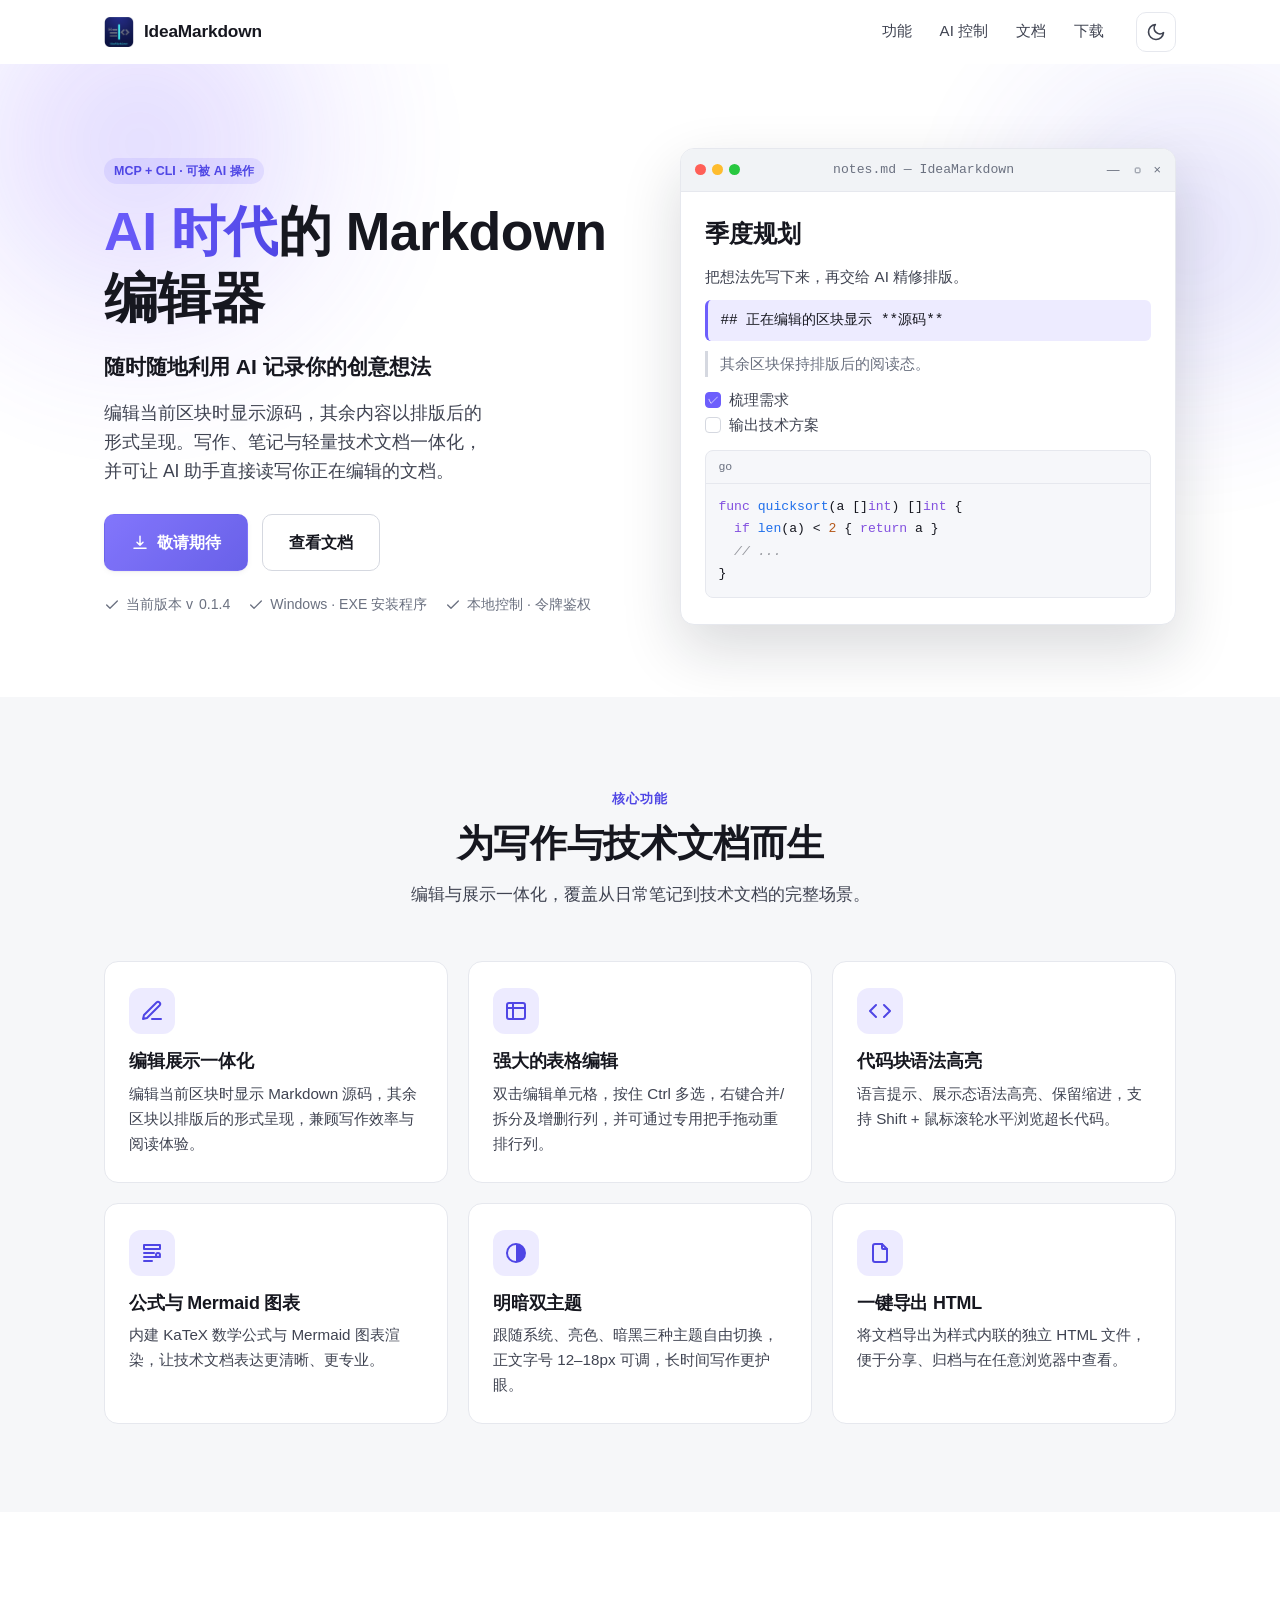
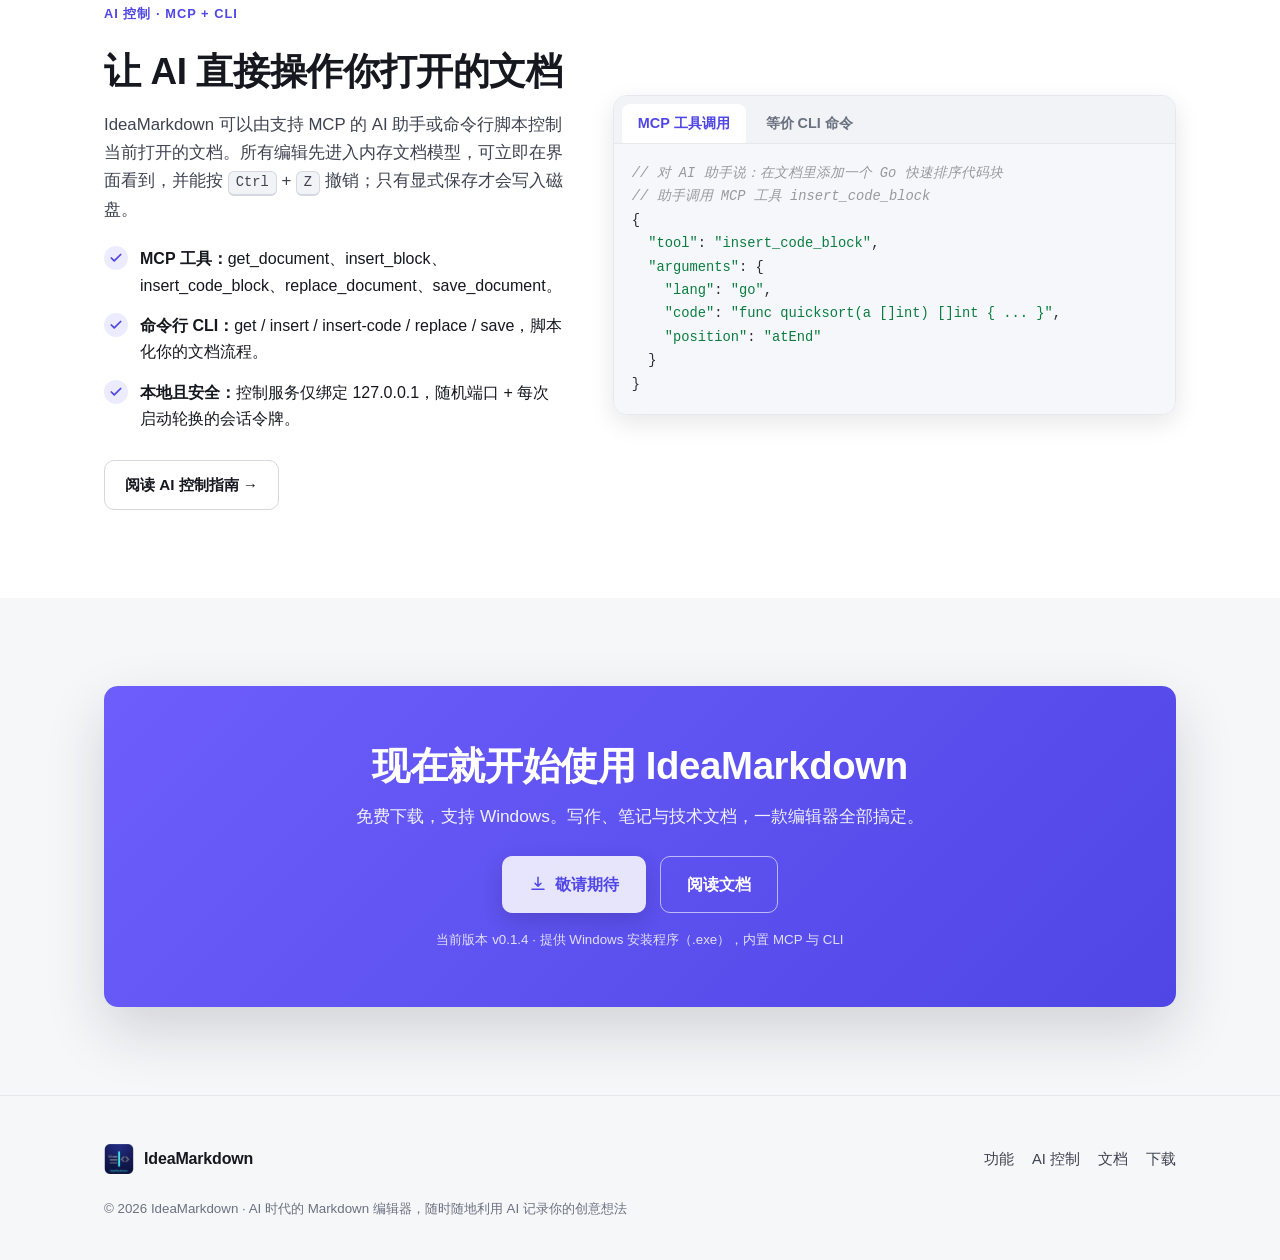
==== index.html @ fdf8b3a7 "Initial commit: IdeaMarkdown 官网静态站点" ====
<!DOCTYPE html>
<html lang="zh-CN" data-theme="light">
<head>
  <meta charset="UTF-8" />
  <meta name="viewport" content="width=device-width, initial-scale=1.0" />
  <title>IdeaMarkdown — AI 时代的 Markdown 编辑器</title>
  <meta name="description" content="IdeaMarkdown 是 AI 时代的 Markdown 编辑器，随时随地利用 AI 记录你的创意想法。支持表格、代码高亮、公式与 Mermaid，明暗主题，并可通过 MCP 与 CLI 让 AI 直接操作当前文档。" />
  <link rel="icon" type="image/png" href="assets/icon.png" />
  <link rel="icon" type="image/png" sizes="32x32" href="assets/favicon-32.png" />
  <script>
    // 首绘前设置主题，避免闪烁
    (function () {
      try {
        var t = localStorage.getItem("ideamarkdown-site-theme");
        if (!t) t = window.matchMedia("(prefers-color-scheme: dark)").matches ? "dark" : "light";
        document.documentElement.setAttribute("data-theme", t);
      } catch (e) {
        document.documentElement.setAttribute("data-theme", "light");
      }
    })();
  </script>
  <link rel="stylesheet" href="assets/css/styles.css" />
</head>
<body>
  <!-- 导航栏 -->
  <header class="nav">
    <div class="container">
      <a class="brand" href="index.html">
        <img src="assets/icon.png" alt="" width="30" height="30" />
        IdeaMarkdown
      </a>
      <nav class="nav-links">
        <a href="#features">功能</a>
        <a href="#ai">AI 控制</a>
        <a href="docs.html">文档</a>
        <a href="download.html">下载</a>
      </nav>
      <div class="nav-actions">
        <button class="icon-btn theme-toggle" type="button" aria-label="切换主题">
          <svg class="icon-moon" viewBox="0 0 24 24" fill="none" stroke="currentColor" stroke-width="2" stroke-linecap="round" stroke-linejoin="round" aria-hidden="true"><path d="M21 12.8A9 9 0 1 1 11.2 3a7 7 0 0 0 9.8 9.8Z"/></svg>
          <svg class="icon-sun" viewBox="0 0 24 24" fill="none" stroke="currentColor" stroke-width="2" stroke-linecap="round" stroke-linejoin="round" aria-hidden="true"><circle cx="12" cy="12" r="4.2"/><path d="M12 2v2.5M12 19.5V22M4.9 4.9l1.8 1.8M17.3 17.3l1.8 1.8M2 12h2.5M19.5 12H22M4.9 19.1l1.8-1.8M17.3 6.7l1.8-1.8"/></svg>
        </button>
        <button class="icon-btn nav-toggle" type="button" aria-label="打开菜单" aria-expanded="false">
          <svg viewBox="0 0 24 24" fill="none" stroke="currentColor" stroke-width="2" stroke-linecap="round" aria-hidden="true"><path d="M4 7h16M4 12h16M4 17h16"/></svg>
        </button>
      </div>
    </div>
  </header>
  <div class="mobile-menu">
    <a href="#features">功能</a>
    <a href="#ai">AI 控制</a>
    <a href="docs.html">文档</a>
    <a href="download.html">下载</a>
  </div>

  <!-- Hero -->
  <section class="hero">
    <div class="hero-glow" aria-hidden="true"></div>
    <div class="container">
      <div class="hero-copy reveal">
        <span class="badge">MCP + CLI · 可被 AI 操作</span>
        <h1><span class="grad">AI 时代</span>的 Markdown 编辑器</h1>
        <p class="hero-tagline">随时随地利用 AI 记录你的创意想法</p>
        <p class="lead">编辑当前区块时显示源码，其余内容以排版后的形式呈现。写作、笔记与轻量技术文档一体化，并可让 AI 助手直接读写你正在编辑的文档。</p>
        <div class="hero-cta">
          <a class="btn btn-primary btn-lg" data-download href="download.html">
            <svg viewBox="0 0 24 24" fill="none" stroke="currentColor" stroke-width="2" stroke-linecap="round" stroke-linejoin="round" aria-hidden="true"><path d="M12 3v12m0 0 4-4m-4 4-4-4M4 19h16"/></svg>
            <span data-download-label>下载 Windows 版</span>
          </a>
          <a class="btn btn-ghost btn-lg" href="docs.html">查看文档</a>
        </div>
        <div class="hero-meta">
          <span>
            <svg width="16" height="16" viewBox="0 0 24 24" fill="none" stroke="currentColor" stroke-width="2" stroke-linecap="round" stroke-linejoin="round" aria-hidden="true"><path d="M20 6 9 17l-5-5"/></svg>
            当前版本 v<span data-version>0.1.4</span>
          </span>
          <span>
            <svg width="16" height="16" viewBox="0 0 24 24" fill="none" stroke="currentColor" stroke-width="2" stroke-linecap="round" stroke-linejoin="round" aria-hidden="true"><path d="M20 6 9 17l-5-5"/></svg>
            Windows · EXE 安装程序
          </span>
          <span>
            <svg width="16" height="16" viewBox="0 0 24 24" fill="none" stroke="currentColor" stroke-width="2" stroke-linecap="round" stroke-linejoin="round" aria-hidden="true"><path d="M20 6 9 17l-5-5"/></svg>
            本地控制 · 令牌鉴权
          </span>
        </div>
      </div>

      <!-- 编辑器 mockup -->
      <div class="hero-visual reveal d2">
        <div class="mockup">
          <div class="mockup-bar">
            <div class="mockup-dots"><i></i><i></i><i></i></div>
            <div class="mockup-title">notes.md — IdeaMarkdown</div>
            <div class="mockup-win"><span>—</span><span>▢</span><span>×</span></div>
          </div>
          <div class="mockup-body">
            <div class="md-h1">季度规划</div>
            <p class="md-p">把想法先写下来，再交给 AI 精修排版。</p>
            <div class="md-active">## 正在编辑的区块显示 **源码**</div>
            <blockquote class="md-quote">其余区块保持排版后的阅读态。</blockquote>
            <ul class="md-task">
              <li><span class="box done">✓</span> 梳理需求</li>
              <li><span class="box"></span> 输出技术方案</li>
            </ul>
            <div class="mockup-code">
              <div class="lang">go</div>
              <pre><code><span class="tok-kw">func</span> <span class="tok-fn">quicksort</span>(a []<span class="tok-kw">int</span>) []<span class="tok-kw">int</span> {
  <span class="tok-kw">if</span> <span class="tok-fn">len</span>(a) &lt; <span class="tok-num">2</span> { <span class="tok-kw">return</span> a }
  <span class="tok-com">// ...</span>
}</code></pre>
            </div>
          </div>
        </div>
      </div>
    </div>
  </section>

  <!-- 功能亮点 -->
  <section class="section section-alt" id="features">
    <div class="container">
      <div class="section-head reveal">
        <span class="eyebrow">核心功能</span>
        <h2>为写作与技术文档而生</h2>
        <p>编辑与展示一体化，覆盖从日常笔记到技术文档的完整场景。</p>
      </div>
      <div class="features">
        <div class="feature reveal">
          <div class="feature-icon">
            <svg viewBox="0 0 24 24" fill="none" stroke="currentColor" stroke-width="2" stroke-linecap="round" stroke-linejoin="round" aria-hidden="true"><path d="M12 20h9"/><path d="M16.5 3.5a2.1 2.1 0 0 1 3 3L7 19l-4 1 1-4Z"/></svg>
          </div>
          <h3>编辑展示一体化</h3>
          <p>编辑当前区块时显示 Markdown 源码，其余区块以排版后的形式呈现，兼顾写作效率与阅读体验。</p>
        </div>
        <div class="feature reveal d1">
          <div class="feature-icon">
            <svg viewBox="0 0 24 24" fill="none" stroke="currentColor" stroke-width="2" stroke-linecap="round" stroke-linejoin="round" aria-hidden="true"><rect x="3" y="4" width="18" height="16" rx="2"/><path d="M3 9h18M9 4v16"/></svg>
          </div>
          <h3>强大的表格编辑</h3>
          <p>双击编辑单元格，按住 Ctrl 多选，右键合并/拆分及增删行列，并可通过专用把手拖动重排行列。</p>
        </div>
        <div class="feature reveal d2">
          <div class="feature-icon">
            <svg viewBox="0 0 24 24" fill="none" stroke="currentColor" stroke-width="2" stroke-linecap="round" stroke-linejoin="round" aria-hidden="true"><path d="m8 6-6 6 6 6M16 6l6 6-6 6"/></svg>
          </div>
          <h3>代码块语法高亮</h3>
          <p>语言提示、展示态语法高亮、保留缩进，支持 Shift + 鼠标滚轮水平浏览超长代码。</p>
        </div>
        <div class="feature reveal">
          <div class="feature-icon">
            <svg viewBox="0 0 24 24" fill="none" stroke="currentColor" stroke-width="2" stroke-linecap="round" stroke-linejoin="round" aria-hidden="true"><path d="M4 4h16v4H4zM4 12h10M4 16h16M4 20h8"/><circle cx="18" cy="14" r="2"/></svg>
          </div>
          <h3>公式与 Mermaid 图表</h3>
          <p>内建 KaTeX 数学公式与 Mermaid 图表渲染，让技术文档表达更清晰、更专业。</p>
        </div>
        <div class="feature reveal d1">
          <div class="feature-icon">
            <svg viewBox="0 0 24 24" fill="none" stroke="currentColor" stroke-width="2" stroke-linecap="round" stroke-linejoin="round" aria-hidden="true"><path d="M12 3a9 9 0 1 0 0 18 9 9 0 0 0 0-18Z"/><path d="M12 3a9 9 0 0 1 0 18Z" fill="currentColor" stroke="none"/></svg>
          </div>
          <h3>明暗双主题</h3>
          <p>跟随系统、亮色、暗黑三种主题自由切换，正文字号 12–18px 可调，长时间写作更护眼。</p>
        </div>
        <div class="feature reveal d2">
          <div class="feature-icon">
            <svg viewBox="0 0 24 24" fill="none" stroke="currentColor" stroke-width="2" stroke-linecap="round" stroke-linejoin="round" aria-hidden="true"><path d="M14 3v4a1 1 0 0 0 1 1h4"/><path d="M17 21H7a2 2 0 0 1-2-2V5a2 2 0 0 1 2-2h7l5 5v11a2 2 0 0 1-2 2Z"/></svg>
          </div>
          <h3>一键导出 HTML</h3>
          <p>将文档导出为样式内联的独立 HTML 文件，便于分享、归档与在任意浏览器中查看。</p>
        </div>
      </div>
    </div>
  </section>

  <!-- AI 控制 -->
  <section class="section" id="ai">
    <div class="container">
      <div class="ai-showcase">
        <div class="ai-copy reveal">
          <span class="eyebrow">AI 控制 · MCP + CLI</span>
          <h2>让 AI 直接操作你打开的文档</h2>
          <p>IdeaMarkdown 可以由支持 MCP 的 AI 助手或命令行脚本控制当前打开的文档。所有编辑先进入内存文档模型，可立即在界面看到，并能按 <kbd>Ctrl</kbd> + <kbd>Z</kbd> 撤销；只有显式保存才会写入磁盘。</p>
          <ul class="ai-points">
            <li>
              <span class="tick"><svg viewBox="0 0 24 24" fill="none" stroke="currentColor" stroke-width="3" stroke-linecap="round" stroke-linejoin="round"><path d="M20 6 9 17l-5-5"/></svg></span>
              <span><b>MCP 工具：</b>get_document、insert_block、insert_code_block、replace_document、save_document。</span>
            </li>
            <li>
              <span class="tick"><svg viewBox="0 0 24 24" fill="none" stroke="currentColor" stroke-width="3" stroke-linecap="round" stroke-linejoin="round"><path d="M20 6 9 17l-5-5"/></svg></span>
              <span><b>命令行 CLI：</b>get / insert / insert-code / replace / save，脚本化你的文档流程。</span>
            </li>
            <li>
              <span class="tick"><svg viewBox="0 0 24 24" fill="none" stroke="currentColor" stroke-width="3" stroke-linecap="round" stroke-linejoin="round"><path d="M20 6 9 17l-5-5"/></svg></span>
              <span><b>本地且安全：</b>控制服务仅绑定 127.0.0.1，随机端口 + 每次启动轮换的会话令牌。</span>
            </li>
          </ul>
          <a class="btn btn-ghost" href="docs.html#ai-control">阅读 AI 控制指南 →</a>
        </div>

        <div class="code-card reveal d2" data-tabs>
          <div class="tabs" role="tablist">
            <button class="tab active" role="tab" aria-selected="true" data-tab="mcp">MCP 工具调用</button>
            <button class="tab" role="tab" aria-selected="false" data-tab="cli">等价 CLI 命令</button>
          </div>
          <div class="tab-panel active" data-panel="mcp">
            <div class="code">
              <pre><code><span class="tok-com">// 对 AI 助手说：在文档里添加一个 Go 快速排序代码块</span>
<span class="tok-com">// 助手调用 MCP 工具 insert_code_block</span>
{
  <span class="tok-str">"tool"</span>: <span class="tok-str">"insert_code_block"</span>,
  <span class="tok-str">"arguments"</span>: {
    <span class="tok-str">"lang"</span>: <span class="tok-str">"go"</span>,
    <span class="tok-str">"code"</span>: <span class="tok-str">"func quicksort(a []int) []int { ... }"</span>,
    <span class="tok-str">"position"</span>: <span class="tok-str">"atEnd"</span>
  }
}</code></pre>
            </div>
          </div>
          <div class="tab-panel" data-panel="cli">
            <div class="code">
              <pre><code><span class="tok-com"># 保持 IdeaMarkdown 运行，然后在 PowerShell 执行</span>
ideamarkdown-cli insert-code go <span class="tok-str">"func quicksort(a []int) []int { ... }"</span> --position atEnd

<span class="tok-com"># 读取当前文档 / 落盘保存</span>
ideamarkdown-cli get
ideamarkdown-cli save</code></pre>
            </div>
          </div>
        </div>
      </div>
    </div>
  </section>

  <!-- 下载 CTA -->
  <section class="section section-alt">
    <div class="container">
      <div class="cta reveal">
        <h2>现在就开始使用 IdeaMarkdown</h2>
        <p>免费下载，支持 Windows。写作、笔记与技术文档，一款编辑器全部搞定。</p>
        <div class="hero-cta">
          <a class="btn btn-primary btn-lg" data-download href="download.html">
            <svg viewBox="0 0 24 24" fill="none" stroke="currentColor" stroke-width="2" stroke-linecap="round" stroke-linejoin="round" aria-hidden="true"><path d="M12 3v12m0 0 4-4m-4 4-4-4M4 19h16"/></svg>
            <span data-download-label>下载 Windows 版</span>
          </a>
          <a class="btn btn-ghost btn-lg" href="docs.html">阅读文档</a>
        </div>
        <small>当前版本 v<span data-version>0.1.4</span> · 提供 Windows 安装程序（.exe），内置 MCP 与 CLI</small>
      </div>
    </div>
  </section>

  <!-- 页脚 -->
  <footer class="footer">
    <div class="container">
      <a class="brand" href="index.html">
        <img src="assets/icon.png" alt="" width="26" height="26" />
        IdeaMarkdown
      </a>
      <nav class="footer-links">
        <a href="#features">功能</a>
        <a href="#ai">AI 控制</a>
        <a href="docs.html">文档</a>
        <a href="download.html">下载</a>
      </nav>
      <small>© 2026 IdeaMarkdown · AI 时代的 Markdown 编辑器，随时随地利用 AI 记录你的创意想法</small>
    </div>
  </footer>

  <script src="assets/js/config.js"></script>
  <script src="assets/js/site.js"></script>
</body>
</html>
---- assets/css/styles.css ----
/* ==========================================================================
   IdeaMarkdown 宣传站 — 设计系统
   纯静态 CSS：主题变量、布局、组件、动画
   ========================================================================== */

/* --- 主题变量 --------------------------------------------------------------- */
:root {
  --bg: #ffffff;
  --bg-soft: #f6f7f9;
  --surface: #ffffff;
  --surface-2: #f1f3f6;
  --fg: #16171f;
  --fg-soft: #3f4351;
  --muted: #6b7180;
  --border: #e6e8ee;
  --border-strong: #d5d8e0;
  --accent: #6d5efc;
  --accent-2: #4f46e5;
  --accent-soft: rgba(109, 94, 252, 0.12);
  --accent-fg: #ffffff;
  --code-bg: #f6f7fa;
  --code-fg: #2b2d3a;
  --shadow-sm: 0 1px 2px rgba(20, 22, 40, 0.06), 0 2px 8px rgba(20, 22, 40, 0.05);
  --shadow-md: 0 8px 24px rgba(20, 22, 40, 0.10);
  --shadow-lg: 0 24px 60px rgba(20, 22, 40, 0.16);
  --glow-1: rgba(124, 92, 255, 0.30);
  --glow-2: rgba(79, 70, 229, 0.22);

  /* 语法高亮示意 */
  --tok-kw: #8250df;
  --tok-str: #0a7d3f;
  --tok-fn: #1f6feb;
  --tok-num: #b5591b;
  --tok-com: #97999f;
  --tok-punct: #57606a;

  --nav-h: 64px;
  --maxw: 1120px;
  --radius: 14px;
  --radius-sm: 10px;
  --font-sans: -apple-system, BlinkMacSystemFont, "Segoe UI", "PingFang SC",
    "Microsoft YaHei", "Hiragino Sans GB", Roboto, Helvetica, Arial, sans-serif;
  --font-mono: "SFMono-Regular", "JetBrains Mono", "Fira Code", Consolas,
    "Courier New", monospace;
}

html[data-theme="dark"] {
  --bg: #0c0d13;
  --bg-soft: #101119;
  --surface: #15161f;
  --surface-2: #1c1e29;
  --fg: #e8eaf2;
  --fg-soft: #c3c6d4;
  --muted: #8b90a0;
  --border: #262834;
  --border-strong: #333644;
  --accent: #8b7bff;
  --accent-2: #6d5efc;
  --accent-soft: rgba(139, 123, 255, 0.16);
  --accent-fg: #ffffff;
  --code-bg: #14151d;
  --code-fg: #d6d8e4;
  --shadow-sm: 0 1px 2px rgba(0, 0, 0, 0.4), 0 2px 8px rgba(0, 0, 0, 0.35);
  --shadow-md: 0 10px 30px rgba(0, 0, 0, 0.45);
  --shadow-lg: 0 28px 70px rgba(0, 0, 0, 0.55);
  --glow-1: rgba(124, 92, 255, 0.34);
  --glow-2: rgba(79, 70, 229, 0.26);

  --tok-kw: #c497ff;
  --tok-str: #7ee2a8;
  --tok-fn: #79c0ff;
  --tok-num: #ffb27a;
  --tok-com: #6b7080;
  --tok-punct: #9aa2b1;
}

/* --- 基础 ------------------------------------------------------------------ */
*,
*::before,
*::after { box-sizing: border-box; }

html {
  scroll-behavior: smooth;
  scroll-padding-top: calc(var(--nav-h) + 16px);
  -webkit-text-size-adjust: 100%;
}

body {
  margin: 0;
  font-family: var(--font-sans);
  font-size: 16px;
  line-height: 1.65;
  color: var(--fg);
  background: var(--bg);
  -webkit-font-smoothing: antialiased;
  text-rendering: optimizeLegibility;
  transition: background-color 0.35s ease, color 0.35s ease;
}

a { color: var(--accent-2); text-decoration: none; }
a:hover { text-decoration: underline; }

h1, h2, h3, h4 { line-height: 1.25; font-weight: 700; letter-spacing: -0.01em; }

img, svg { max-width: 100%; }

code, kbd, pre { font-family: var(--font-mono); }

.container {
  width: 100%;
  max-width: var(--maxw);
  margin: 0 auto;
  padding: 0 24px;
}

.muted { color: var(--muted); }
.center { text-align: center; }
.eyebrow {
  display: inline-block;
  font-size: 0.8rem;
  font-weight: 700;
  letter-spacing: 0.08em;
  text-transform: uppercase;
  color: var(--accent-2);
  margin-bottom: 12px;
}

kbd {
  display: inline-block;
  padding: 1px 7px;
  font-size: 0.82em;
  line-height: 1.5;
  border: 1px solid var(--border-strong);
  border-bottom-width: 2px;
  border-radius: 6px;
  background: var(--surface-2);
  color: var(--fg-soft);
}

/* --- 按钮 ------------------------------------------------------------------ */
.btn {
  display: inline-flex;
  align-items: center;
  gap: 8px;
  padding: 11px 20px;
  border-radius: var(--radius-sm);
  border: 1px solid transparent;
  font-size: 0.95rem;
  font-weight: 600;
  font-family: inherit;
  cursor: pointer;
  white-space: nowrap;
  transition: transform 0.18s ease, box-shadow 0.18s ease,
    background-color 0.18s ease, border-color 0.18s ease, color 0.18s ease;
}
.btn:hover { text-decoration: none; transform: translateY(-2px); }
.btn:active { transform: translateY(0); }
.btn svg { width: 18px; height: 18px; }

.btn-primary {
  background: linear-gradient(135deg, var(--accent), var(--accent-2));
  color: var(--accent-fg);
  box-shadow: var(--shadow-sm);
}
.btn-primary:hover { box-shadow: 0 10px 28px var(--glow-1); }

.btn-ghost {
  background: var(--surface);
  color: var(--fg);
  border-color: var(--border-strong);
}
.btn-ghost:hover { border-color: var(--accent); color: var(--accent-2); }

.btn-lg { padding: 14px 26px; font-size: 1.02rem; }

.btn.is-pending {
  cursor: default;
  opacity: 0.85;
}
.btn.is-pending:hover { transform: none; }

.badge {
  display: inline-flex;
  align-items: center;
  gap: 6px;
  padding: 3px 10px;
  font-size: 0.78rem;
  font-weight: 600;
  border-radius: 999px;
  background: var(--accent-soft);
  color: var(--accent-2);
}

/* --- 导航栏 ---------------------------------------------------------------- */
.nav {
  position: sticky;
  top: 0;
  z-index: 50;
  height: var(--nav-h);
  display: flex;
  align-items: center;
  background: color-mix(in srgb, var(--bg) 82%, transparent);
  backdrop-filter: saturate(160%) blur(12px);
  -webkit-backdrop-filter: saturate(160%) blur(12px);
  border-bottom: 1px solid transparent;
  transition: border-color 0.3s ease, background-color 0.3s ease;
}
.nav.is-scrolled { border-bottom-color: var(--border); }
.nav .container {
  display: flex;
  align-items: center;
  gap: 20px;
}
.brand {
  display: inline-flex;
  align-items: center;
  gap: 10px;
  font-weight: 700;
  font-size: 1.08rem;
  color: var(--fg);
  letter-spacing: -0.01em;
}
.brand:hover { text-decoration: none; }
.brand img { width: 30px; height: 30px; }

.nav-links {
  display: flex;
  align-items: center;
  gap: 4px;
  margin-left: auto;
}
.nav-links a {
  padding: 8px 12px;
  border-radius: 8px;
  color: var(--fg-soft);
  font-size: 0.94rem;
  font-weight: 500;
  transition: background-color 0.18s ease, color 0.18s ease;
}
.nav-links a:hover { background: var(--surface-2); color: var(--fg); text-decoration: none; }
.nav-links a.active { color: var(--accent-2); }

.nav-actions { display: flex; align-items: center; gap: 8px; }

.icon-btn {
  display: inline-flex;
  align-items: center;
  justify-content: center;
  width: 40px;
  height: 40px;
  border-radius: 10px;
  border: 1px solid var(--border);
  background: var(--surface);
  color: var(--fg-soft);
  cursor: pointer;
  transition: color 0.18s ease, border-color 0.18s ease, background-color 0.18s ease;
}
.icon-btn:hover { color: var(--accent-2); border-color: var(--accent); }
.icon-btn svg { width: 20px; height: 20px; }

/* 主题切换图标：按主题显示其一 */
.theme-toggle .icon-sun { display: none; }
.theme-toggle .icon-moon { display: block; }
html[data-theme="dark"] .theme-toggle .icon-sun { display: block; }
html[data-theme="dark"] .theme-toggle .icon-moon { display: none; }

.nav-toggle { display: none; }

/* 移动端菜单 */
.mobile-menu {
  display: none;
  position: fixed;
  top: var(--nav-h);
  left: 0;
  right: 0;
  z-index: 49;
  padding: 12px 24px 20px;
  background: var(--bg);
  border-bottom: 1px solid var(--border);
  box-shadow: var(--shadow-md);
}
.mobile-menu.open { display: block; animation: slide-down 0.25s ease; }
.mobile-menu a {
  display: block;
  padding: 12px 8px;
  color: var(--fg);
  font-weight: 500;
  border-bottom: 1px solid var(--border);
}
.mobile-menu a:last-child { border-bottom: none; }

/* --- Hero ------------------------------------------------------------------ */
.hero {
  position: relative;
  overflow: hidden;
  padding: 84px 0 72px;
}
.hero-glow {
  position: absolute;
  inset: 0;
  z-index: 0;
  pointer-events: none;
}
.hero-glow::before,
.hero-glow::after {
  content: "";
  position: absolute;
  border-radius: 50%;
  filter: blur(70px);
  opacity: 0.9;
  animation: float-glow 14s ease-in-out infinite;
}
.hero-glow::before {
  width: 520px; height: 520px;
  top: -180px; left: -120px;
  background: radial-gradient(circle at center, var(--glow-1), transparent 70%);
}
.hero-glow::after {
  width: 460px; height: 460px;
  top: -60px; right: -140px;
  background: radial-gradient(circle at center, var(--glow-2), transparent 70%);
  animation-delay: -6s;
}
.hero .container {
  position: relative;
  z-index: 1;
  display: grid;
  grid-template-columns: 1.05fr 1fr;
  gap: 56px;
  align-items: center;
}
.hero h1 {
  font-size: clamp(2.1rem, 4.4vw, 3.35rem);
  margin: 14px 0 18px;
}
.hero h1 .grad {
  background: linear-gradient(120deg, var(--accent), var(--accent-2));
  -webkit-background-clip: text;
  background-clip: text;
  color: transparent;
}
.hero-tagline {
  font-size: clamp(1.05rem, 2vw, 1.32rem);
  font-weight: 600;
  color: var(--fg);
  margin: 0 0 14px;
}
.hero p.lead {
  font-size: 1.1rem;
  color: var(--fg-soft);
  margin: 0 0 28px;
  max-width: 40ch;
}
.hero-cta { display: flex; flex-wrap: wrap; gap: 14px; }
.hero-meta {
  margin-top: 22px;
  display: flex;
  flex-wrap: wrap;
  gap: 18px;
  font-size: 0.88rem;
  color: var(--muted);
}
.hero-meta span { display: inline-flex; align-items: center; gap: 6px; }

/* --- 编辑器 mockup --------------------------------------------------------- */
.mockup {
  border-radius: var(--radius);
  background: var(--surface);
  border: 1px solid var(--border);
  box-shadow: var(--shadow-lg);
  overflow: hidden;
  animation: float-card 7s ease-in-out infinite;
}
.mockup-bar {
  display: flex;
  align-items: center;
  gap: 10px;
  padding: 10px 14px;
  background: var(--surface-2);
  border-bottom: 1px solid var(--border);
}
.mockup-dots { display: flex; gap: 6px; }
.mockup-dots i {
  width: 11px; height: 11px; border-radius: 50%; display: block;
}
.mockup-dots i:nth-child(1) { background: #ff5f57; }
.mockup-dots i:nth-child(2) { background: #febc2e; }
.mockup-dots i:nth-child(3) { background: #28c840; }
.mockup-title {
  font-size: 0.82rem; color: var(--muted); font-family: var(--font-mono);
  margin: 0 auto;
}
.mockup-win {
  display: inline-flex; gap: 14px; color: var(--muted);
}
.mockup-win span { font-size: 0.8rem; }
.mockup-body {
  padding: 22px 24px 26px;
  font-size: 0.95rem;
  line-height: 1.7;
  min-height: 320px;
}
.mockup-body .md-h1 { font-size: 1.5rem; font-weight: 700; margin: 0 0 4px; }
.mockup-body .md-p { color: var(--fg-soft); margin: 10px 0; }
.mockup-body .md-active {
  font-family: var(--font-mono);
  font-size: 0.9rem;
  background: var(--accent-soft);
  border-left: 3px solid var(--accent);
  padding: 8px 12px;
  border-radius: 6px;
  margin: 10px 0;
  color: var(--fg);
}
.mockup-body .md-quote {
  border-left: 3px solid var(--border-strong);
  padding-left: 12px; color: var(--muted); margin: 10px 0;
}
.mockup-body ul.md-task { list-style: none; padding: 0; margin: 10px 0; }
.mockup-body ul.md-task li { display: flex; align-items: center; gap: 8px; color: var(--fg-soft); }
.mockup-body ul.md-task .box {
  width: 16px; height: 16px; border-radius: 4px; border: 1.5px solid var(--border-strong);
  display: inline-flex; align-items: center; justify-content: center; font-size: 11px;
}
.mockup-body ul.md-task .box.done { background: var(--accent); border-color: var(--accent); color: #fff; }
.mockup-code {
  margin-top: 12px;
  border-radius: 8px;
  background: var(--code-bg);
  border: 1px solid var(--border);
  overflow: hidden;
}
.mockup-code .lang {
  font-size: 0.72rem; color: var(--muted); padding: 6px 12px;
  border-bottom: 1px solid var(--border); font-family: var(--font-mono);
}
.mockup-code pre { margin: 0; padding: 12px; font-size: 0.82rem; overflow: hidden; }

/* --- 通用区块 -------------------------------------------------------------- */
.section { padding: 88px 0; }
.section-head { max-width: 640px; margin: 0 auto 52px; text-align: center; }
.section-head h2 { font-size: clamp(1.7rem, 3vw, 2.3rem); margin: 0 0 14px; }
.section-head p { color: var(--fg-soft); font-size: 1.06rem; margin: 0; }
.section-alt { background: var(--bg-soft); }

/* --- 功能网格 -------------------------------------------------------------- */
.features {
  display: grid;
  grid-template-columns: repeat(3, 1fr);
  gap: 20px;
}
.feature {
  padding: 26px 24px;
  border-radius: var(--radius);
  background: var(--surface);
  border: 1px solid var(--border);
  transition: transform 0.2s ease, box-shadow 0.2s ease, border-color 0.2s ease;
}
.feature:hover {
  transform: translateY(-4px);
  box-shadow: var(--shadow-md);
  border-color: var(--border-strong);
}
.feature-icon {
  width: 46px; height: 46px;
  display: inline-flex; align-items: center; justify-content: center;
  border-radius: 12px;
  background: var(--accent-soft);
  color: var(--accent-2);
  margin-bottom: 16px;
}
.feature-icon svg { width: 24px; height: 24px; }
.feature h3 { font-size: 1.12rem; margin: 0 0 8px; }
.feature p { margin: 0; color: var(--fg-soft); font-size: 0.95rem; }

/* --- AI 控制展示 ----------------------------------------------------------- */
.ai-showcase {
  display: grid;
  grid-template-columns: 0.9fr 1.1fr;
  gap: 48px;
  align-items: center;
}
.ai-copy h2 { font-size: clamp(1.7rem, 3vw, 2.3rem); margin: 12px 0 16px; }
.ai-copy p { color: var(--fg-soft); font-size: 1.05rem; }
.ai-points { list-style: none; padding: 0; margin: 22px 0 28px; display: grid; gap: 14px; }
.ai-points li { display: flex; gap: 12px; align-items: flex-start; }
.ai-points .tick {
  flex: none; width: 24px; height: 24px; border-radius: 50%;
  background: var(--accent-soft); color: var(--accent-2);
  display: inline-flex; align-items: center; justify-content: center;
}
.ai-points .tick svg { width: 14px; height: 14px; }
.ai-points b { color: var(--fg); }

/* --- 代码卡 + Tabs --------------------------------------------------------- */
.code-card {
  border-radius: var(--radius);
  background: var(--surface);
  border: 1px solid var(--border);
  box-shadow: var(--shadow-md);
  overflow: hidden;
}
.tabs {
  display: flex;
  gap: 4px;
  padding: 8px 8px 0;
  background: var(--surface-2);
  border-bottom: 1px solid var(--border);
}
.tab {
  appearance: none;
  border: none;
  background: transparent;
  color: var(--muted);
  font-family: inherit;
  font-size: 0.9rem;
  font-weight: 600;
  padding: 10px 16px;
  border-radius: 8px 8px 0 0;
  cursor: pointer;
  transition: color 0.18s ease, background-color 0.18s ease;
}
.tab:hover { color: var(--fg); }
.tab.active { color: var(--accent-2); background: var(--surface); }
.tab-panel { display: none; animation: fade-in 0.3s ease; }
.tab-panel.active { display: block; }

/* --- 代码块 ---------------------------------------------------------------- */
.code {
  position: relative;
  background: var(--code-bg);
}
.code pre {
  margin: 0;
  padding: 18px 18px;
  overflow-x: auto;
  font-size: 0.86rem;
  line-height: 1.7;
  color: var(--code-fg);
}
.code pre code { white-space: pre; }
.copy-btn {
  position: absolute;
  top: 10px; right: 10px;
  display: inline-flex; align-items: center; gap: 6px;
  padding: 5px 10px;
  font-size: 0.76rem;
  font-family: var(--font-sans);
  font-weight: 600;
  color: var(--fg-soft);
  background: var(--surface);
  border: 1px solid var(--border);
  border-radius: 8px;
  cursor: pointer;
  opacity: 0;
  transition: opacity 0.18s ease, color 0.18s ease, border-color 0.18s ease;
}
.code:hover .copy-btn,
.code-card:hover .copy-btn { opacity: 1; }
.copy-btn:hover { color: var(--accent-2); border-color: var(--accent); }
.copy-btn.copied { color: #16a34a; border-color: #16a34a; }
.copy-btn svg { width: 14px; height: 14px; }

/* 语法高亮 token */
.tok-kw { color: var(--tok-kw); }
.tok-str { color: var(--tok-str); }
.tok-fn { color: var(--tok-fn); }
.tok-num { color: var(--tok-num); }
.tok-com { color: var(--tok-com); font-style: italic; }
.tok-punct { color: var(--tok-punct); }

/* --- 下载 CTA -------------------------------------------------------------- */
.cta {
  position: relative;
  overflow: hidden;
  border-radius: var(--radius);
  padding: 56px 40px;
  text-align: center;
  background: linear-gradient(135deg, var(--accent), var(--accent-2));
  color: #fff;
  box-shadow: var(--shadow-lg);
}
.cta h2 { font-size: clamp(1.8rem, 3vw, 2.4rem); margin: 0 0 12px; color: #fff; }
.cta p { margin: 0 0 26px; font-size: 1.08rem; opacity: 0.92; }
.cta .hero-cta { justify-content: center; }
.cta .btn-primary {
  background: #fff; color: var(--accent-2); box-shadow: 0 8px 24px rgba(0,0,0,0.18);
}
.cta .btn-primary:hover { box-shadow: 0 12px 30px rgba(0,0,0,0.26); }
.cta .btn-ghost {
  background: transparent; color: #fff; border-color: rgba(255,255,255,0.6);
}
.cta .btn-ghost:hover { border-color: #fff; color: #fff; }
.cta small { display: block; margin-top: 16px; opacity: 0.82; }

/* --- 页脚 ------------------------------------------------------------------ */
.footer {
  padding: 48px 0 40px;
  border-top: 1px solid var(--border);
  background: var(--bg-soft);
}
.footer .container {
  display: flex;
  flex-wrap: wrap;
  gap: 24px;
  justify-content: space-between;
  align-items: center;
}
.footer .brand { font-size: 1rem; }
.footer-links { display: flex; flex-wrap: wrap; gap: 18px; }
.footer-links a { color: var(--fg-soft); font-size: 0.92rem; }
.footer small { color: var(--muted); width: 100%; }

/* --- 下载页 ---------------------------------------------------------------- */
.dl-grid {
  display: grid;
  grid-template-columns: repeat(auto-fit, minmax(260px, 1fr));
  gap: 20px;
  margin-top: 8px;
}
.dl-card {
  border-radius: var(--radius);
  border: 1px solid var(--border);
  background: var(--surface);
  padding: 28px 24px;
  transition: transform 0.2s ease, box-shadow 0.2s ease, border-color 0.2s ease;
}
.dl-card:hover { transform: translateY(-4px); box-shadow: var(--shadow-md); border-color: var(--border-strong); }
.dl-card .os { display: flex; align-items: center; gap: 10px; margin-bottom: 6px; }
.dl-card .os svg { width: 26px; height: 26px; color: var(--accent-2); }
.dl-card h3 { margin: 0; font-size: 1.15rem; }
.dl-card .fmt { color: var(--muted); font-size: 0.9rem; margin: 4px 0 18px; }
.dl-card .btn { width: 100%; justify-content: center; }
.dl-note {
  margin-top: 28px;
  padding: 18px 20px;
  border-radius: var(--radius-sm);
  background: var(--accent-soft);
  border: 1px solid color-mix(in srgb, var(--accent) 30%, transparent);
  color: var(--fg-soft);
  font-size: 0.94rem;
}
.dl-note b { color: var(--fg); }

/* --- 文档布局 -------------------------------------------------------------- */
.docs {
  display: grid;
  grid-template-columns: 248px minmax(0, 1fr);
  gap: 48px;
  align-items: start;
  padding: 40px 0 80px;
}
.docs-sidebar {
  position: sticky;
  top: calc(var(--nav-h) + 24px);
  max-height: calc(100vh - var(--nav-h) - 48px);
  overflow-y: auto;
  padding-right: 8px;
}
.docs-sidebar h4 {
  font-size: 0.76rem;
  text-transform: uppercase;
  letter-spacing: 0.08em;
  color: var(--muted);
  margin: 18px 0 8px;
}
.docs-sidebar h4:first-child { margin-top: 0; }
.docs-sidebar a {
  display: block;
  padding: 6px 12px;
  border-radius: 8px;
  color: var(--fg-soft);
  font-size: 0.92rem;
  border-left: 2px solid transparent;
  transition: color 0.16s ease, background-color 0.16s ease, border-color 0.16s ease;
}
.docs-sidebar a:hover { color: var(--fg); background: var(--surface-2); text-decoration: none; }
.docs-sidebar a.active {
  color: var(--accent-2);
  background: var(--accent-soft);
  border-left-color: var(--accent);
  font-weight: 600;
}

/* --- 文档正文排版 ---------------------------------------------------------- */
.docs-content { min-width: 0; }
.docs-content > section { scroll-margin-top: calc(var(--nav-h) + 20px); padding-bottom: 12px; }
.docs-content h1 { font-size: 2.1rem; margin: 0 0 10px; }
.docs-content .doc-lead { color: var(--fg-soft); font-size: 1.08rem; margin: 0 0 8px; }
.docs-content h2 {
  font-size: 1.55rem;
  margin: 44px 0 16px;
  padding-top: 12px;
  border-top: 1px solid var(--border);
}
.docs-content h3 { font-size: 1.18rem; margin: 26px 0 12px; }
.docs-content p { color: var(--fg-soft); }
.docs-content ul, .docs-content ol { color: var(--fg-soft); padding-left: 22px; }
.docs-content li { margin: 6px 0; }
.docs-content strong { color: var(--fg); }
.docs-content a { font-weight: 500; }

.docs-content :not(pre) > code {
  font-size: 0.86em;
  padding: 2px 6px;
  border-radius: 6px;
  background: var(--surface-2);
  color: var(--accent-2);
  border: 1px solid var(--border);
}
.docs-content .code { border-radius: var(--radius-sm); border: 1px solid var(--border); margin: 16px 0; }

.docs-content table {
  width: 100%;
  border-collapse: collapse;
  margin: 16px 0;
  font-size: 0.92rem;
}
.docs-content th, .docs-content td {
  text-align: left;
  padding: 10px 14px;
  border: 1px solid var(--border);
}
.docs-content th { background: var(--surface-2); color: var(--fg); font-weight: 600; }
.docs-content td { color: var(--fg-soft); }
.docs-content tbody tr:nth-child(even) td { background: var(--bg-soft); }

.callout {
  display: flex;
  gap: 12px;
  padding: 14px 16px;
  border-radius: var(--radius-sm);
  margin: 18px 0;
  background: var(--accent-soft);
  border: 1px solid color-mix(in srgb, var(--accent) 28%, transparent);
  color: var(--fg-soft);
  font-size: 0.94rem;
}
.callout svg { flex: none; width: 20px; height: 20px; color: var(--accent-2); margin-top: 2px; }
.callout b { color: var(--fg); }
.callout.warn {
  background: rgba(234, 179, 8, 0.12);
  border-color: rgba(234, 179, 8, 0.4);
}
.callout.warn svg { color: #d97706; }

/* --- 揭示动画 -------------------------------------------------------------- */
.reveal {
  opacity: 0;
  transform: translateY(24px);
  transition: opacity 0.6s ease, transform 0.6s cubic-bezier(0.22, 1, 0.36, 1);
}
.reveal.is-visible { opacity: 1; transform: none; }
.reveal.d1 { transition-delay: 0.08s; }
.reveal.d2 { transition-delay: 0.16s; }
.reveal.d3 { transition-delay: 0.24s; }
.reveal.d4 { transition-delay: 0.32s; }
.reveal.d5 { transition-delay: 0.40s; }

@keyframes float-card {
  0%, 100% { transform: translateY(0); }
  50% { transform: translateY(-12px); }
}
@keyframes float-glow {
  0%, 100% { transform: translate(0, 0) scale(1); }
  50% { transform: translate(20px, 26px) scale(1.08); }
}
@keyframes fade-in {
  from { opacity: 0; transform: translateY(6px); }
  to { opacity: 1; transform: none; }
}
@keyframes slide-down {
  from { opacity: 0; transform: translateY(-8px); }
  to { opacity: 1; transform: none; }
}

/* --- 响应式 ---------------------------------------------------------------- */
@media (max-width: 960px) {
  .hero .container { grid-template-columns: 1fr; gap: 40px; }
  .hero p.lead { max-width: none; }
  .hero-visual { order: -1; }
  .ai-showcase { grid-template-columns: 1fr; gap: 32px; }
  .features { grid-template-columns: repeat(2, 1fr); }
  .docs { grid-template-columns: 1fr; }
  .docs-sidebar {
    position: static; max-height: none; overflow: visible;
    padding: 12px; border: 1px solid var(--border); border-radius: var(--radius);
    background: var(--surface); margin-bottom: 24px;
  }
}

@media (max-width: 720px) {
  .nav-links { display: none; }
  .nav-toggle { display: inline-flex; }
  .features { grid-template-columns: 1fr; }
  .section { padding: 64px 0; }
  .hero { padding: 56px 0 48px; }
  .cta { padding: 40px 22px; }
  .footer .container { flex-direction: column; align-items: flex-start; }
}

/* --- 减少动效 -------------------------------------------------------------- */
@media (prefers-reduced-motion: reduce) {
  html { scroll-behavior: auto; }
  *, *::before, *::after {
    animation-duration: 0.001ms !important;
    animation-iteration-count: 1 !important;
    transition-duration: 0.001ms !important;
  }
  .reveal { opacity: 1; transform: none; }
}
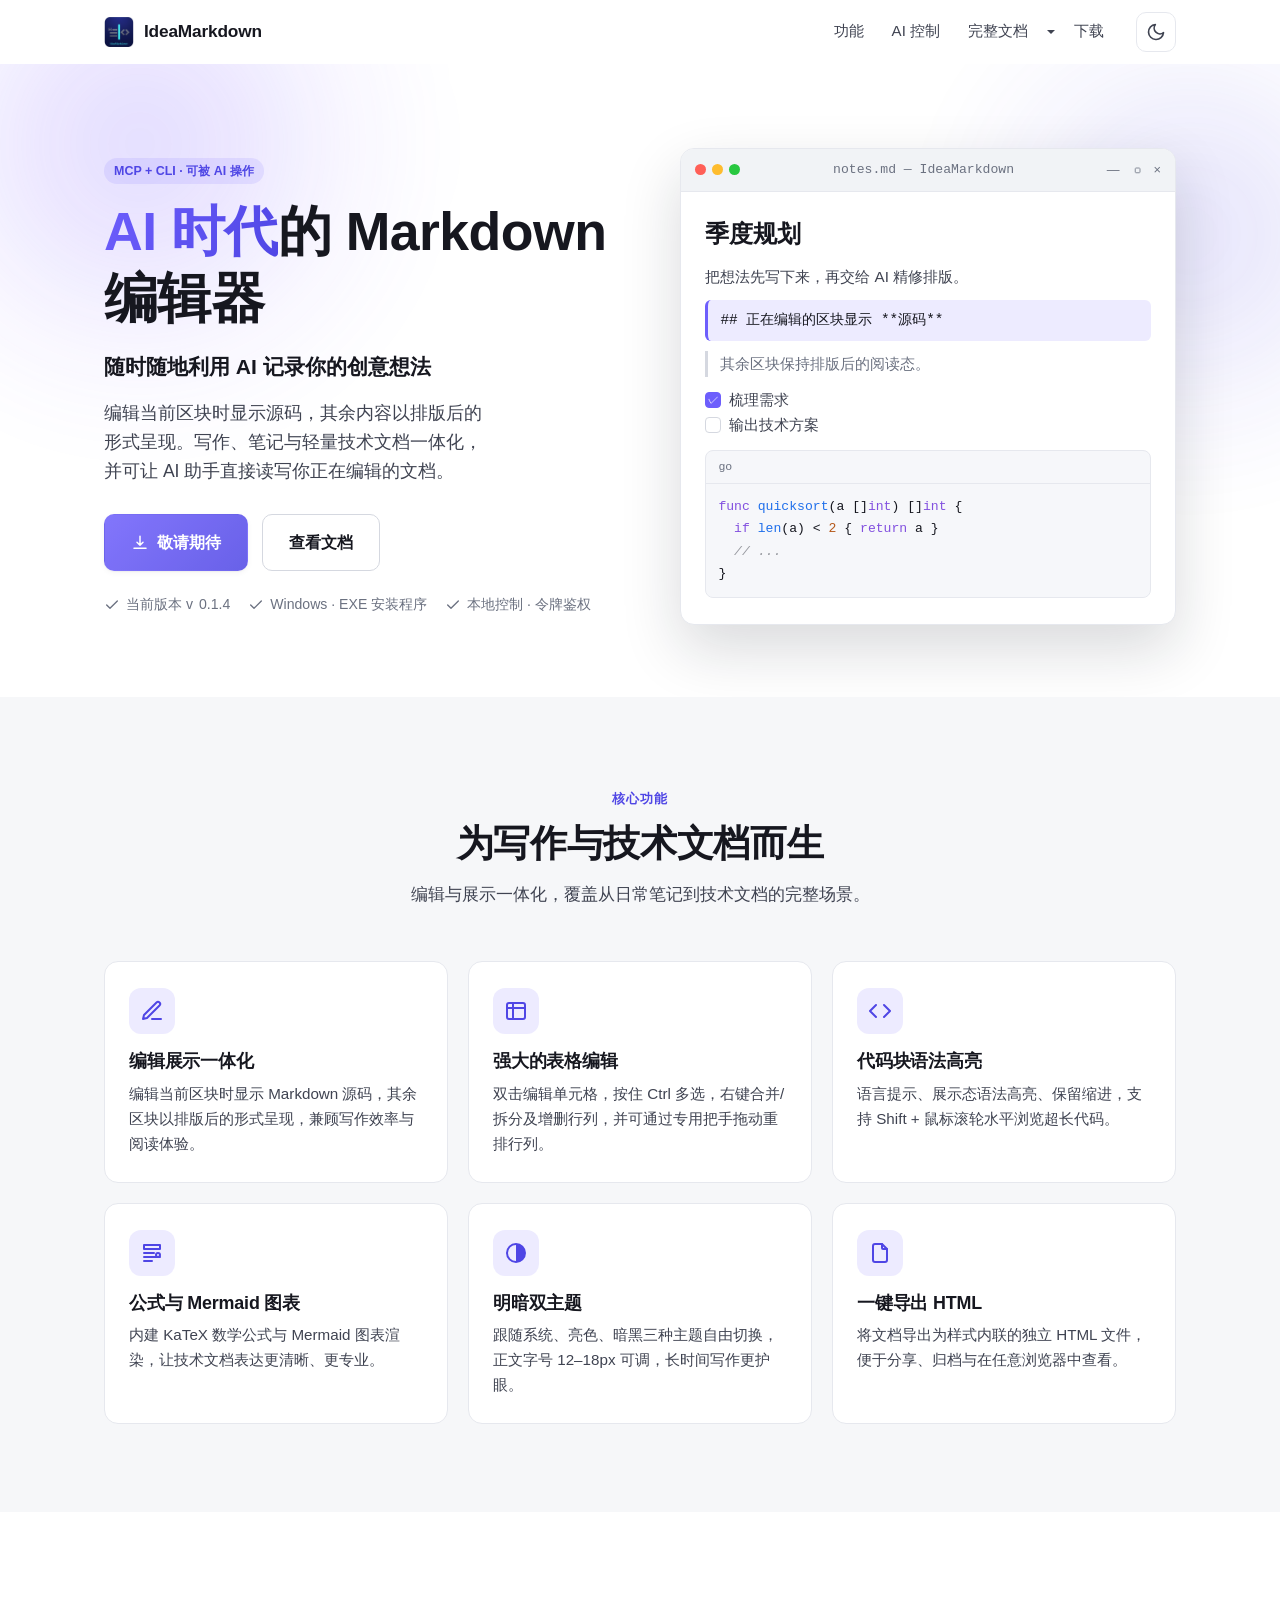
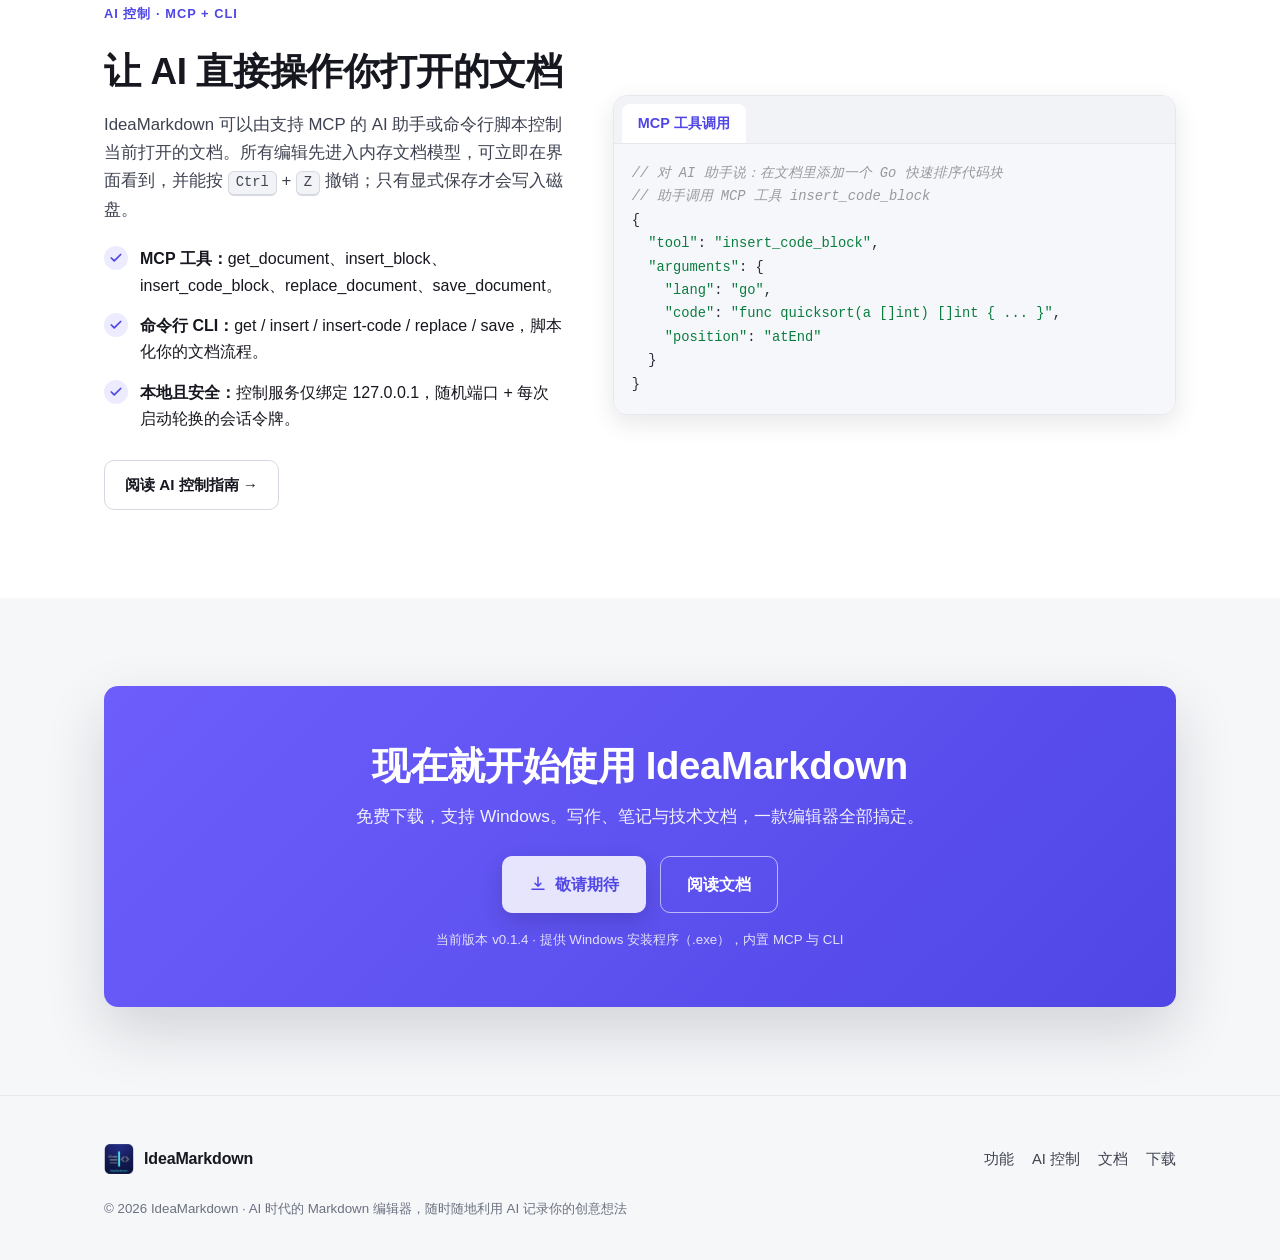
==== commit 3e6461e5: "feat: 完整宣传网站 — 首页/文档/下载，明暗双主题，MCP文档+模式切换" ====
--- a/index.html
+++ b/index.html
@@ -32,7 +32,16 @@
       <nav class="nav-links">
         <a href="#features">功能</a>
         <a href="#ai">AI 控制</a>
-        <a href="docs.html">文档</a>
+        <span class="nav-dropdown">
+          <a href="docs.html">完整文档</a>
+          <button class="nav-dropdown-arrow" type="button" aria-label="切换文档模式" aria-expanded="false">
+            <svg viewBox="0 0 10 6" fill="currentColor"><path d="M1 1l4 4 4-4"/></svg>
+          </button>
+          <div class="nav-dropdown-menu">
+            <a href="docs.html" data-docs-mode="full">完整文档</a>
+            <a href="docs.html" data-docs-mode="simple">简易文档</a>
+          </div>
+        </span>
         <a href="download.html">下载</a>
       </nav>
       <div class="nav-actions">
@@ -198,7 +207,6 @@
         <div class="code-card reveal d2" data-tabs>
           <div class="tabs" role="tablist">
             <button class="tab active" role="tab" aria-selected="true" data-tab="mcp">MCP 工具调用</button>
-            <button class="tab" role="tab" aria-selected="false" data-tab="cli">等价 CLI 命令</button>
           </div>
           <div class="tab-panel active" data-panel="mcp">
             <div class="code">
@@ -214,16 +222,6 @@
 }</code></pre>
             </div>
           </div>
-          <div class="tab-panel" data-panel="cli">
-            <div class="code">
-              <pre><code><span class="tok-com"># 保持 IdeaMarkdown 运行，然后在 PowerShell 执行</span>
-ideamarkdown-cli insert-code go <span class="tok-str">"func quicksort(a []int) []int { ... }"</span> --position atEnd
-
-<span class="tok-com"># 读取当前文档 / 落盘保存</span>
-ideamarkdown-cli get
-ideamarkdown-cli save</code></pre>
-            </div>
-          </div>
         </div>
       </div>
     </div>
--- a/assets/css/styles.css
+++ b/assets/css/styles.css
@@ -648,8 +648,59 @@
   grid-template-columns: 248px minmax(0, 1fr);
   gap: 48px;
   align-items: start;
-  padding: 40px 0 80px;
-}
+  padding: 0 0 80px;
+}
+
+/* 简化模式：隐藏标记为 data-simple-hide 的元素 */
+.mode-simplified [data-simple-hide] { display: none !important; }
+
+/* 导航栏文档下拉菜单 */
+.nav-dropdown {
+  position: relative;
+  display: inline-flex;
+  align-items: center;
+}
+.nav-dropdown .nav-dropdown-arrow {
+  appearance: none;
+  border: none;
+  background: none;
+  color: var(--fg-soft);
+  cursor: pointer;
+  padding: 8px 2px 8px 6px;
+  font: inherit;
+  display: inline-flex;
+  align-items: center;
+  transition: color 0.18s ease;
+}
+.nav-dropdown .nav-dropdown-arrow:hover { color: var(--accent-2); }
+.nav-dropdown .nav-dropdown-arrow svg { width: 10px; height: 6px; }
+.nav-dropdown-menu {
+  display: none;
+  position: absolute;
+  top: calc(100% + 6px);
+  left: 0;
+  min-width: 160px;
+  background: var(--surface);
+  border: 1px solid var(--border-strong);
+  border-radius: var(--radius-sm);
+  box-shadow: var(--shadow-md);
+  padding: 6px;
+  z-index: 55;
+  animation: fade-in 0.16s ease;
+}
+.nav-dropdown.open .nav-dropdown-menu { display: block; }
+.nav-dropdown-menu a {
+  display: block;
+  padding: 8px 14px;
+  border-radius: 6px;
+  color: var(--fg-soft);
+  font-size: 0.92rem;
+  font-weight: 500;
+  white-space: nowrap;
+  transition: background-color 0.14s ease, color 0.14s ease;
+}
+.nav-dropdown-menu a:hover { background: var(--accent-soft); color: var(--accent-2); text-decoration: none; }
+.nav-dropdown-menu a.active { color: var(--accent-2); font-weight: 600; }
 .docs-sidebar {
   position: sticky;
   top: calc(var(--nav-h) + 24px);
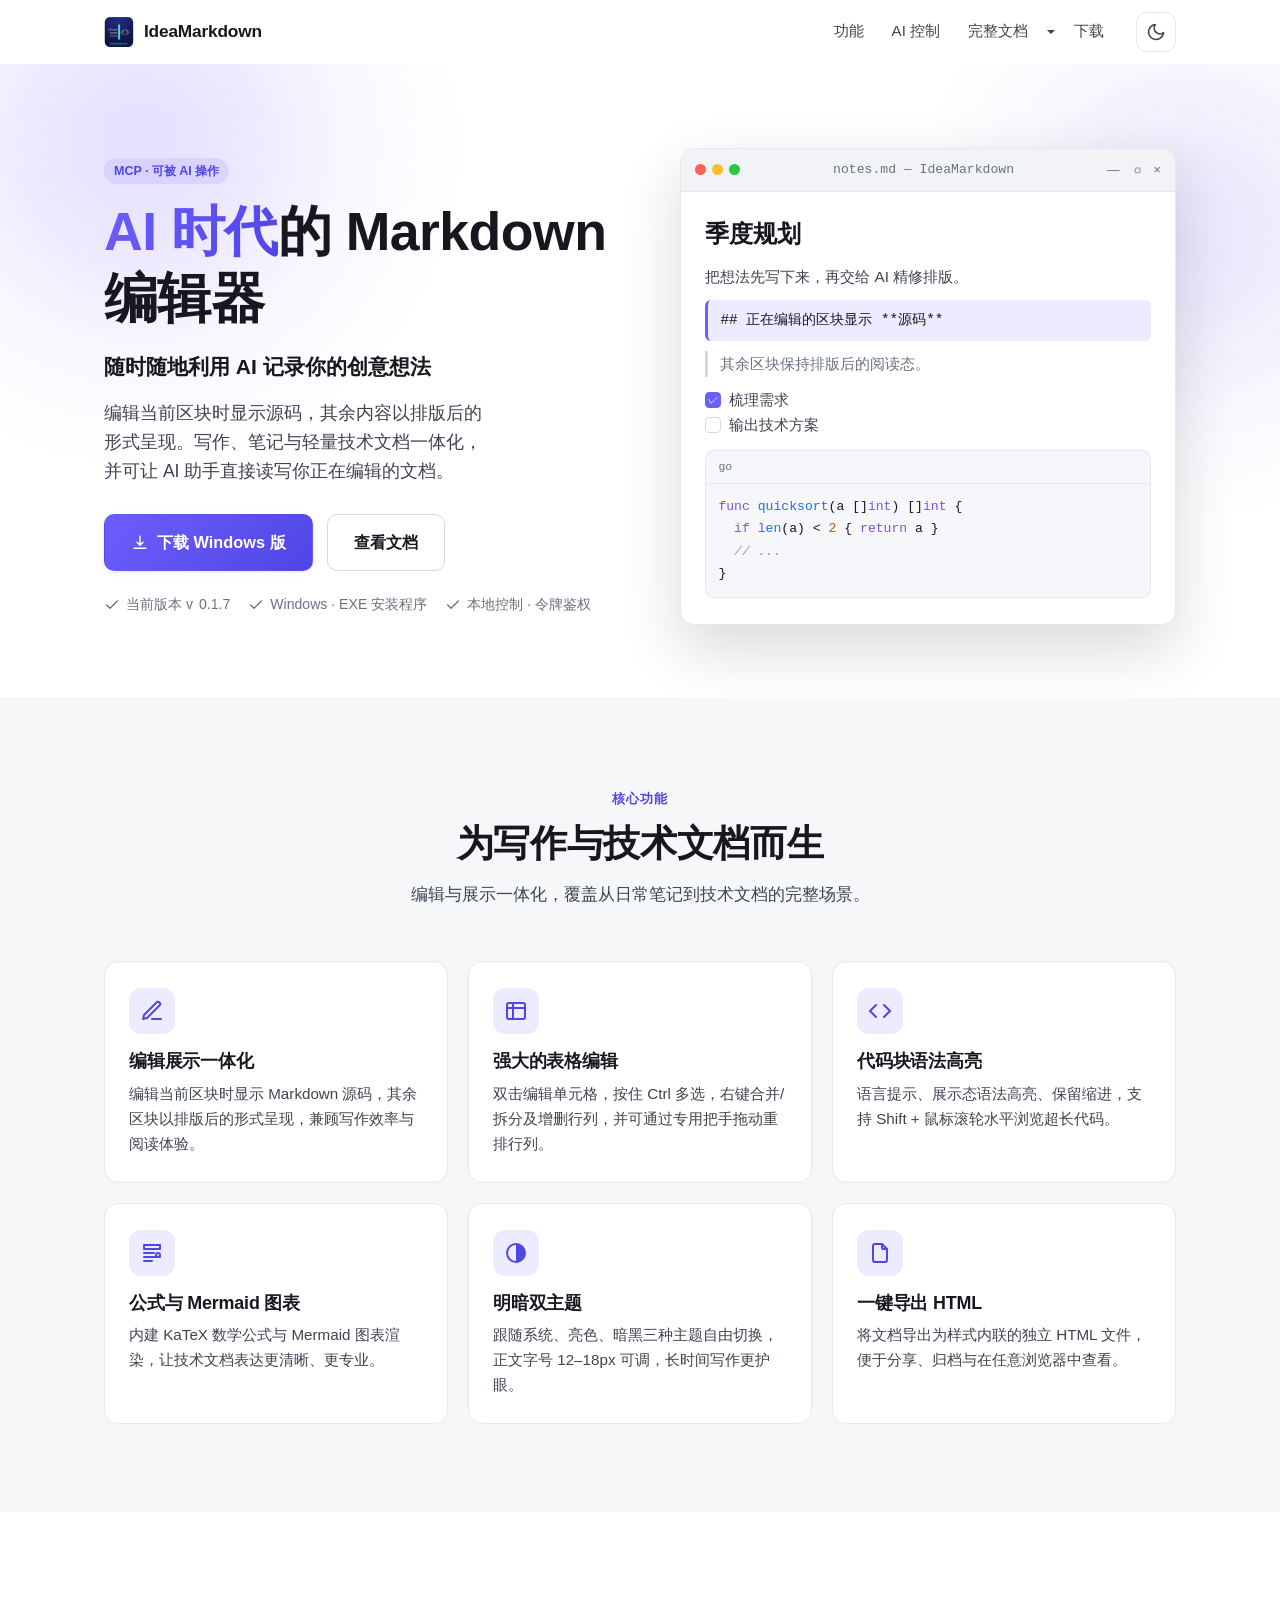
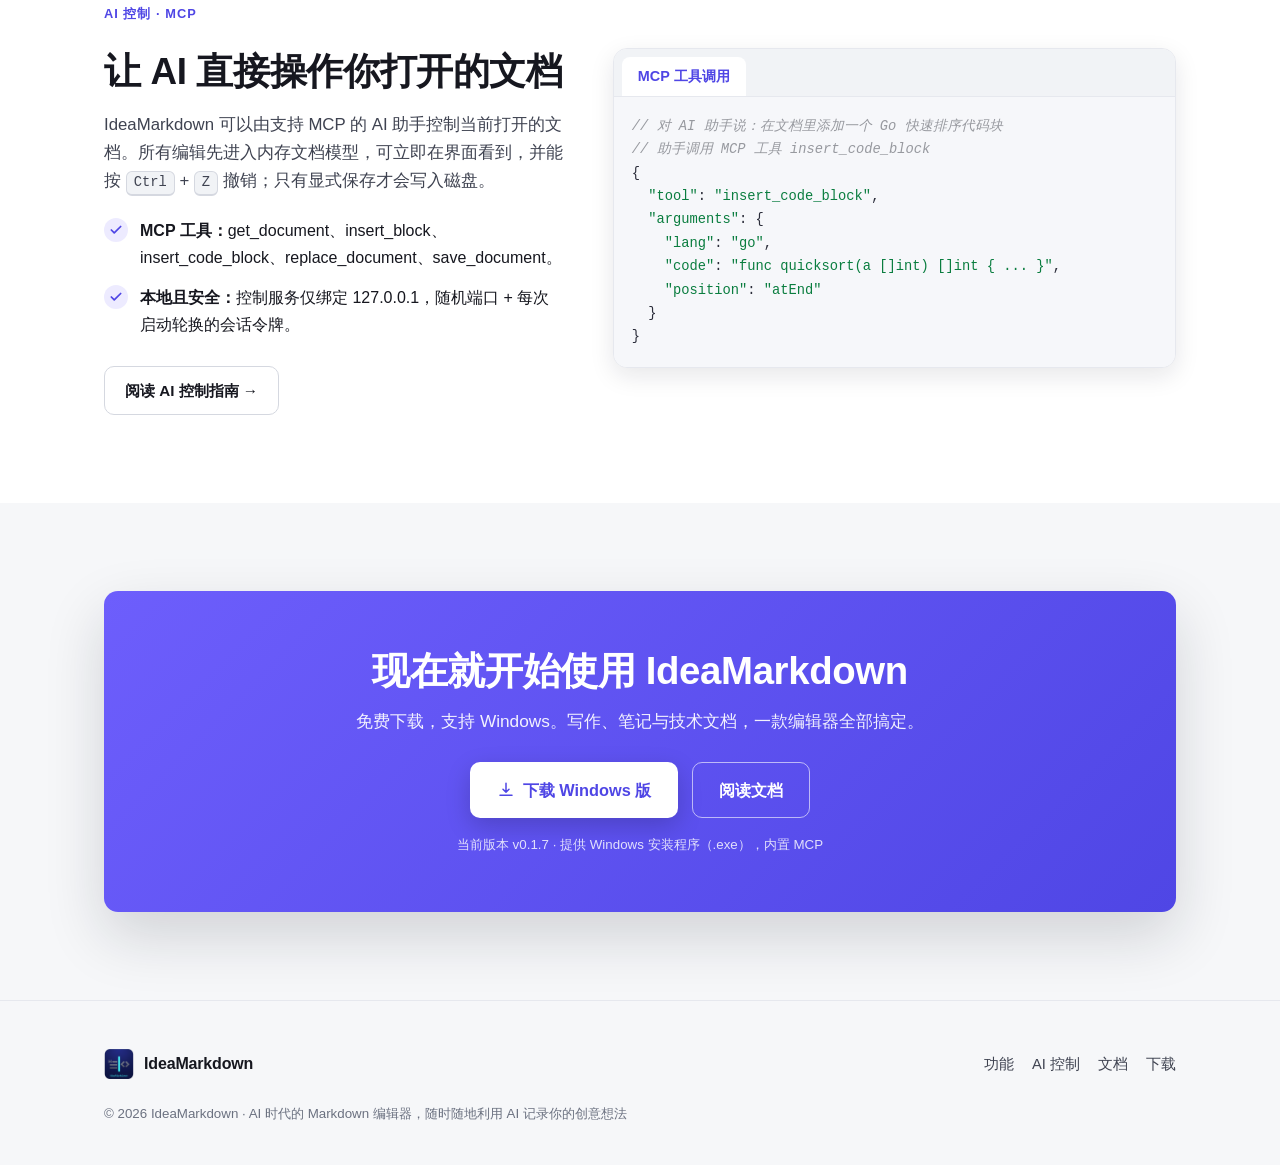
==== commit 1df9fee7: "fix: 彻底清除所有 CLI 相关文字" ====
--- a/index.html
+++ b/index.html
@@ -4,7 +4,7 @@
   <meta charset="UTF-8" />
   <meta name="viewport" content="width=device-width, initial-scale=1.0" />
   <title>IdeaMarkdown — AI 时代的 Markdown 编辑器</title>
-  <meta name="description" content="IdeaMarkdown 是 AI 时代的 Markdown 编辑器，随时随地利用 AI 记录你的创意想法。支持表格、代码高亮、公式与 Mermaid，明暗主题，并可通过 MCP 与 CLI 让 AI 直接操作当前文档。" />
+  <meta name="description" content="IdeaMarkdown 是 AI 时代的 Markdown 编辑器，随时随地利用 AI 记录你的创意想法。支持表格、代码高亮、公式与 Mermaid，明暗主题，并可通过 MCP 让 AI 直接操作当前文档。" />
   <link rel="icon" type="image/png" href="assets/icon.png" />
   <link rel="icon" type="image/png" sizes="32x32" href="assets/favicon-32.png" />
   <script>
@@ -67,7 +67,7 @@
     <div class="hero-glow" aria-hidden="true"></div>
     <div class="container">
       <div class="hero-copy reveal">
-        <span class="badge">MCP + CLI · 可被 AI 操作</span>
+        <span class="badge">MCP · 可被 AI 操作</span>
         <h1><span class="grad">AI 时代</span>的 Markdown 编辑器</h1>
         <p class="hero-tagline">随时随地利用 AI 记录你的创意想法</p>
         <p class="lead">编辑当前区块时显示源码，其余内容以排版后的形式呈现。写作、笔记与轻量技术文档一体化，并可让 AI 助手直接读写你正在编辑的文档。</p>
@@ -184,17 +184,13 @@
     <div class="container">
       <div class="ai-showcase">
         <div class="ai-copy reveal">
-          <span class="eyebrow">AI 控制 · MCP + CLI</span>
+          <span class="eyebrow">AI 控制 · MCP</span>
           <h2>让 AI 直接操作你打开的文档</h2>
-          <p>IdeaMarkdown 可以由支持 MCP 的 AI 助手或命令行脚本控制当前打开的文档。所有编辑先进入内存文档模型，可立即在界面看到，并能按 <kbd>Ctrl</kbd> + <kbd>Z</kbd> 撤销；只有显式保存才会写入磁盘。</p>
+          <p>IdeaMarkdown 可以由支持 MCP 的 AI 助手控制当前打开的文档。所有编辑先进入内存文档模型，可立即在界面看到，并能按 <kbd>Ctrl</kbd> + <kbd>Z</kbd> 撤销；只有显式保存才会写入磁盘。</p>
           <ul class="ai-points">
             <li>
               <span class="tick"><svg viewBox="0 0 24 24" fill="none" stroke="currentColor" stroke-width="3" stroke-linecap="round" stroke-linejoin="round"><path d="M20 6 9 17l-5-5"/></svg></span>
               <span><b>MCP 工具：</b>get_document、insert_block、insert_code_block、replace_document、save_document。</span>
-            </li>
-            <li>
-              <span class="tick"><svg viewBox="0 0 24 24" fill="none" stroke="currentColor" stroke-width="3" stroke-linecap="round" stroke-linejoin="round"><path d="M20 6 9 17l-5-5"/></svg></span>
-              <span><b>命令行 CLI：</b>get / insert / insert-code / replace / save，脚本化你的文档流程。</span>
             </li>
             <li>
               <span class="tick"><svg viewBox="0 0 24 24" fill="none" stroke="currentColor" stroke-width="3" stroke-linecap="round" stroke-linejoin="round"><path d="M20 6 9 17l-5-5"/></svg></span>
@@ -240,7 +236,7 @@
           </a>
           <a class="btn btn-ghost btn-lg" href="docs.html">阅读文档</a>
         </div>
-        <small>当前版本 v<span data-version>0.1.4</span> · 提供 Windows 安装程序（.exe），内置 MCP 与 CLI</small>
+        <small>当前版本 v<span data-version>0.1.4</span> · 提供 Windows 安装程序（.exe），内置 MCP</small>
       </div>
     </div>
   </section>
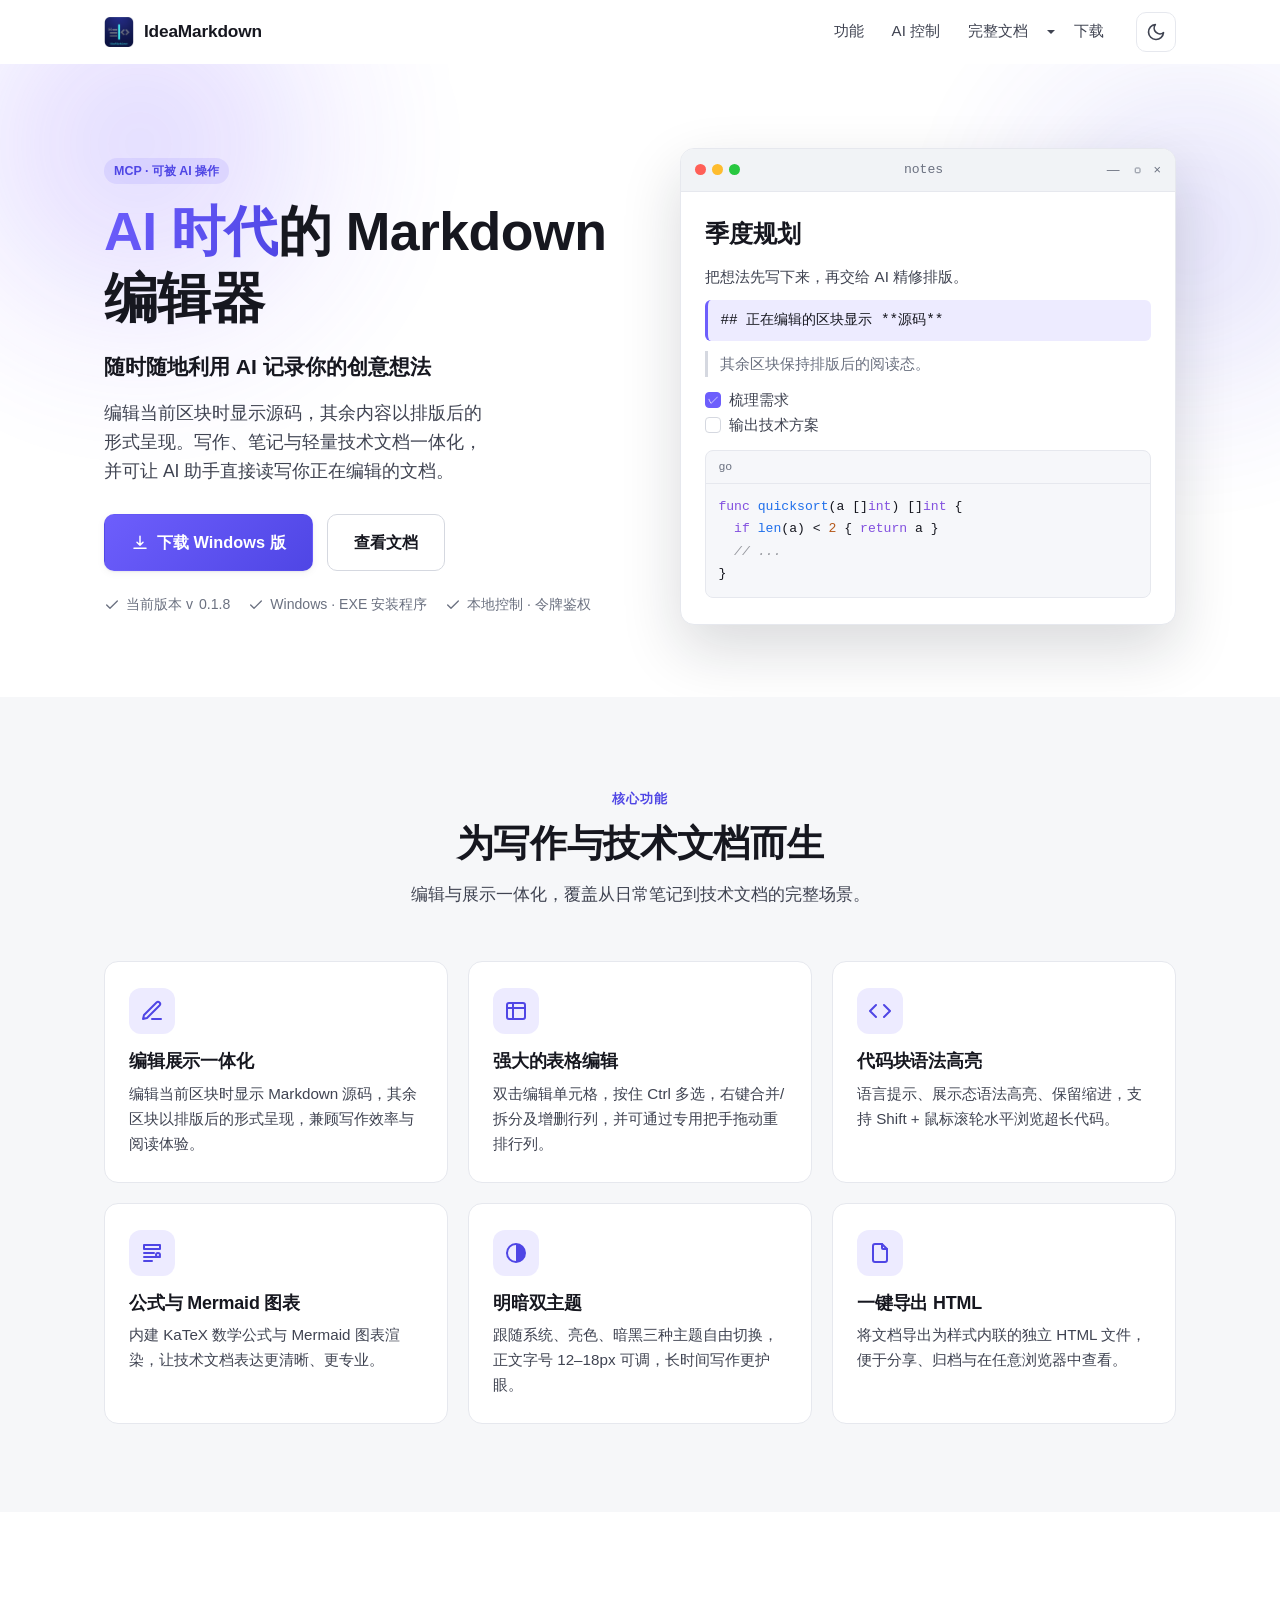
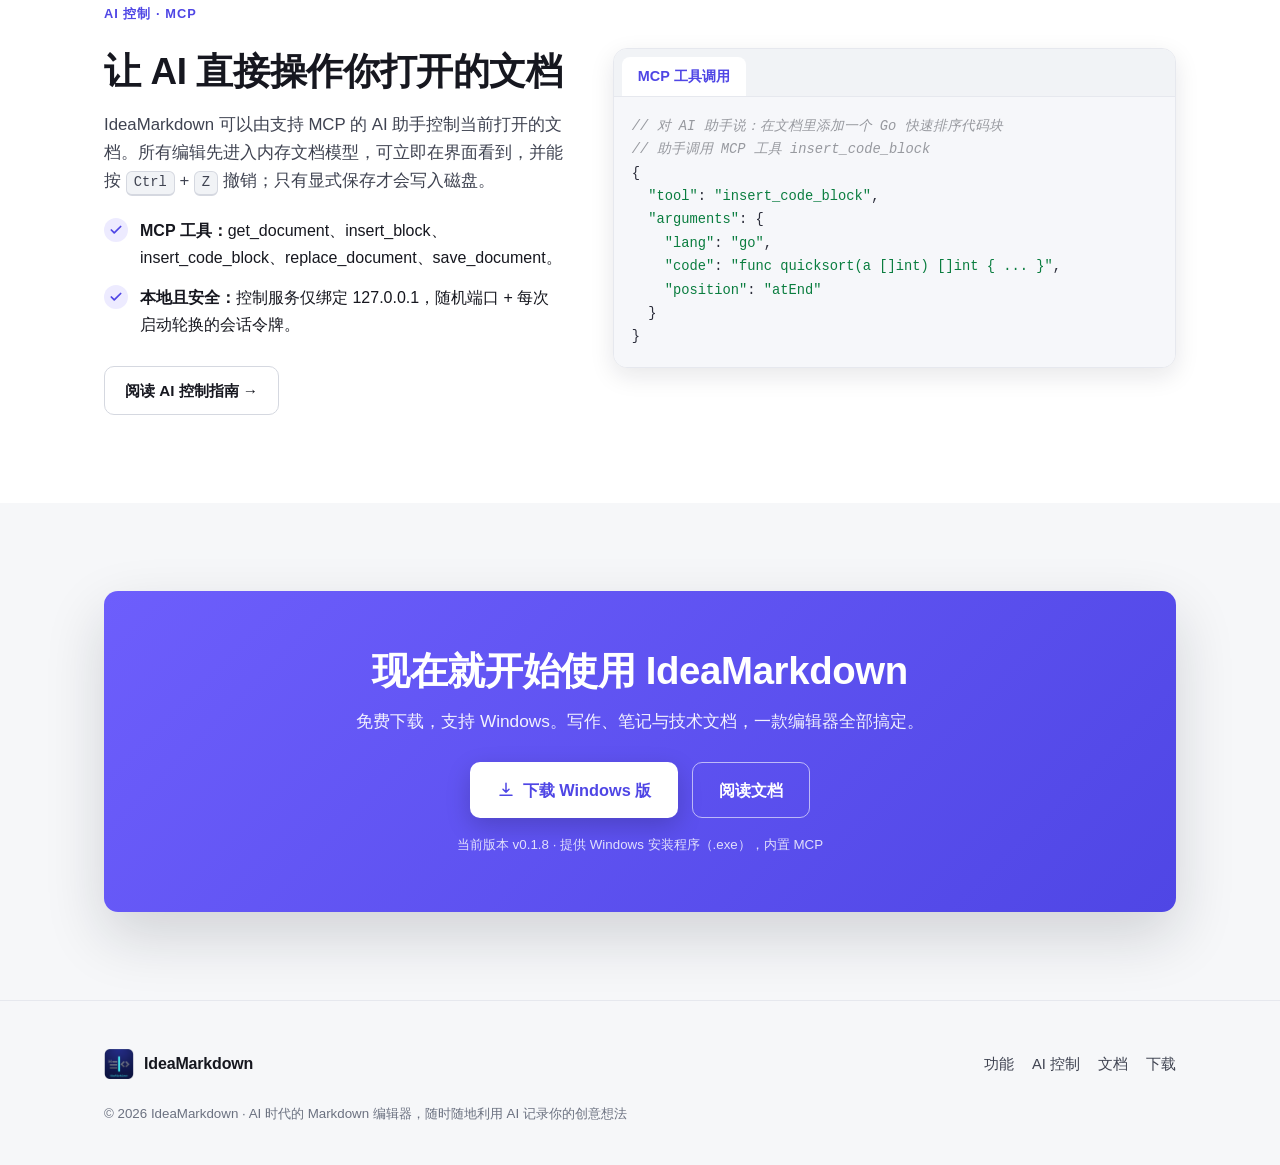
==== commit ebab0159: "fix: 简化 mockup 标题文案，移除过时下载说明" ====
--- a/index.html
+++ b/index.html
@@ -99,7 +99,7 @@
         <div class="mockup">
           <div class="mockup-bar">
             <div class="mockup-dots"><i></i><i></i><i></i></div>
-            <div class="mockup-title">notes.md — IdeaMarkdown</div>
+            <div class="mockup-title">notes</div>
             <div class="mockup-win"><span>—</span><span>▢</span><span>×</span></div>
           </div>
           <div class="mockup-body">
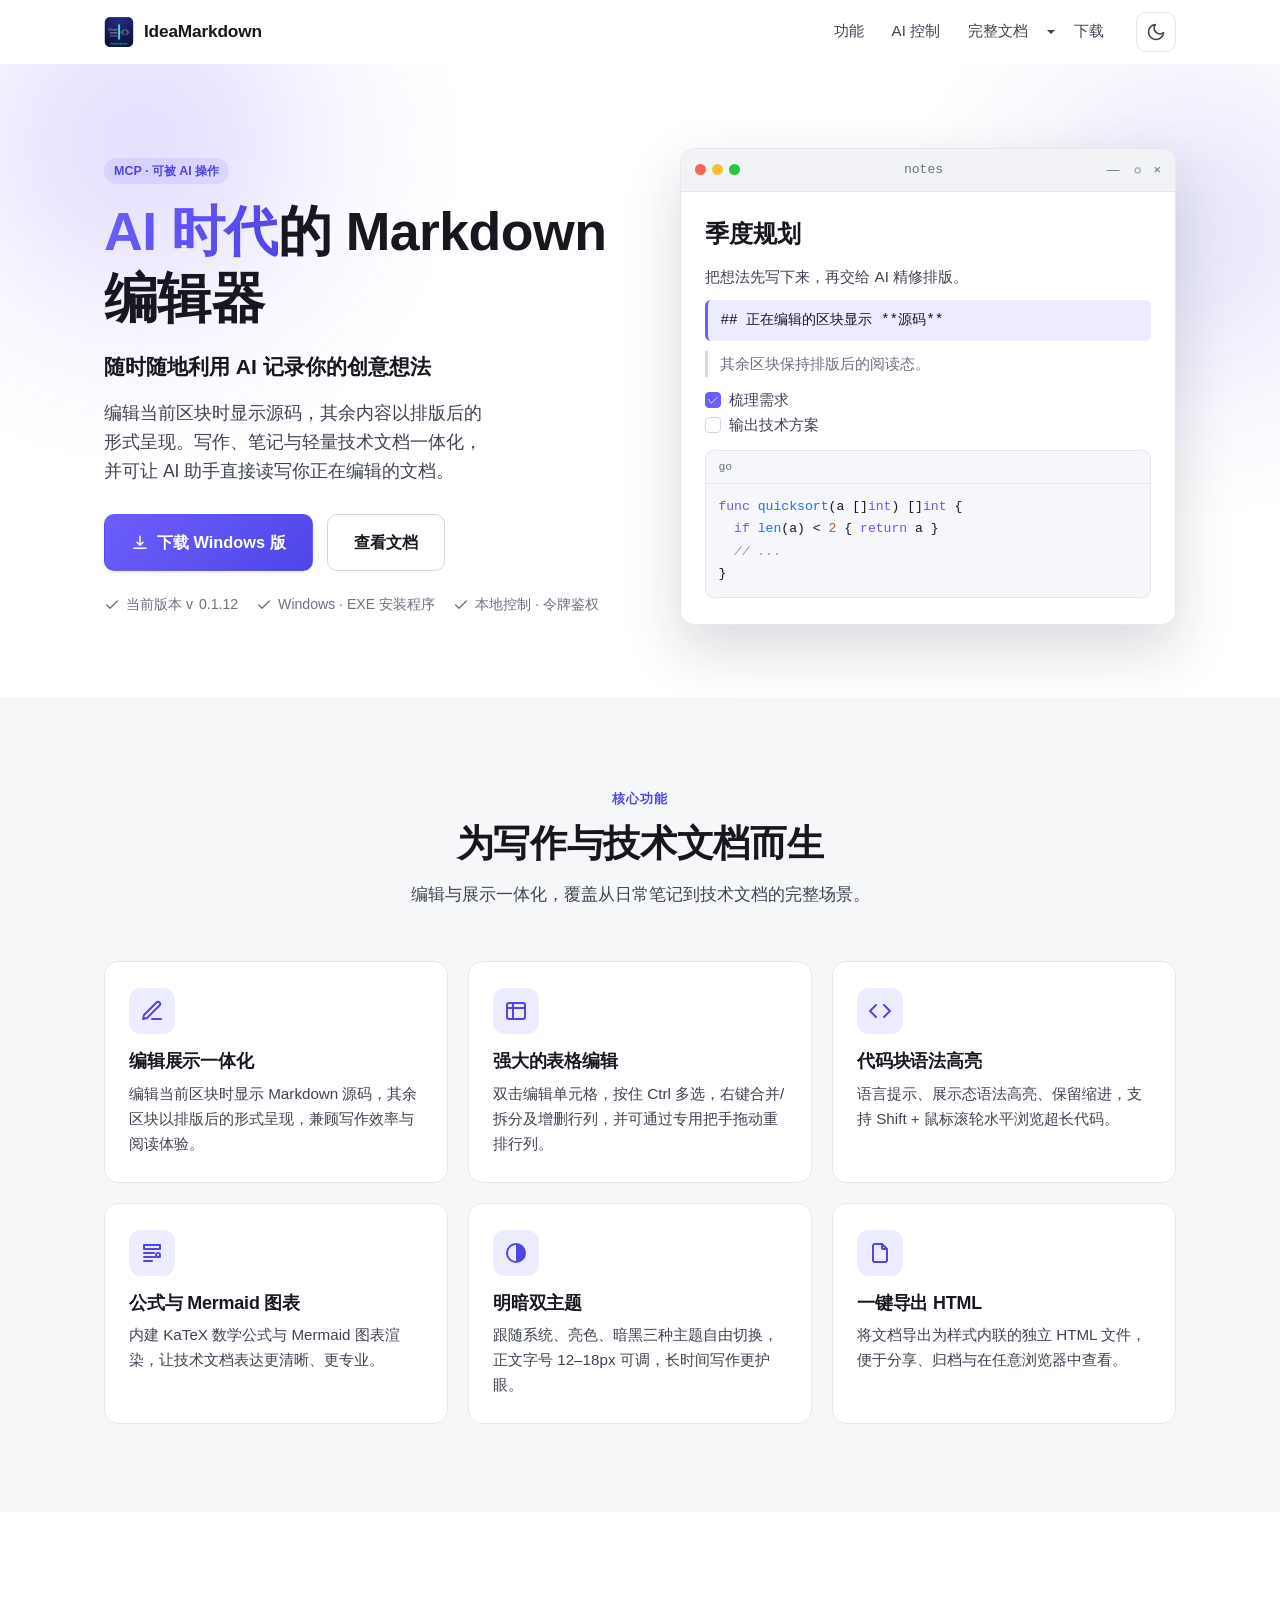
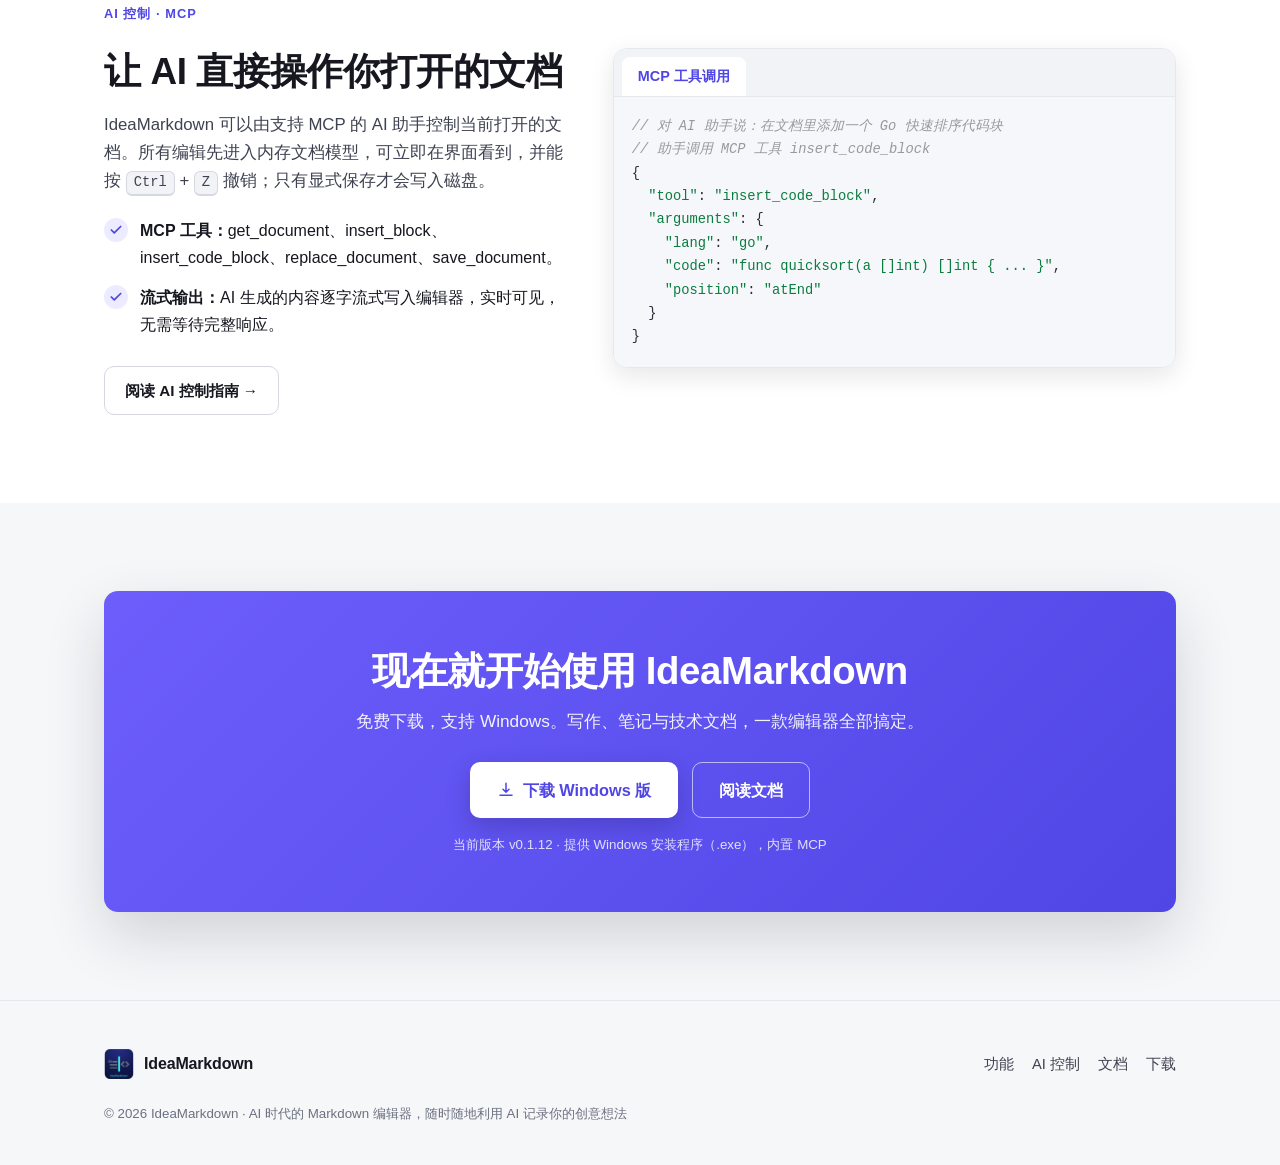
==== commit 77d6df88: "feat: 添加流式输出功能说明" ====
--- a/index.html
+++ b/index.html
@@ -194,7 +194,7 @@
             </li>
             <li>
               <span class="tick"><svg viewBox="0 0 24 24" fill="none" stroke="currentColor" stroke-width="3" stroke-linecap="round" stroke-linejoin="round"><path d="M20 6 9 17l-5-5"/></svg></span>
-              <span><b>本地且安全：</b>控制服务仅绑定 127.0.0.1，随机端口 + 每次启动轮换的会话令牌。</span>
+              <span><b>流式输出：</b>AI 生成的内容逐字流式写入编辑器，实时可见，无需等待完整响应。</span>
             </li>
           </ul>
           <a class="btn btn-ghost" href="docs.html#ai-control">阅读 AI 控制指南 →</a>
